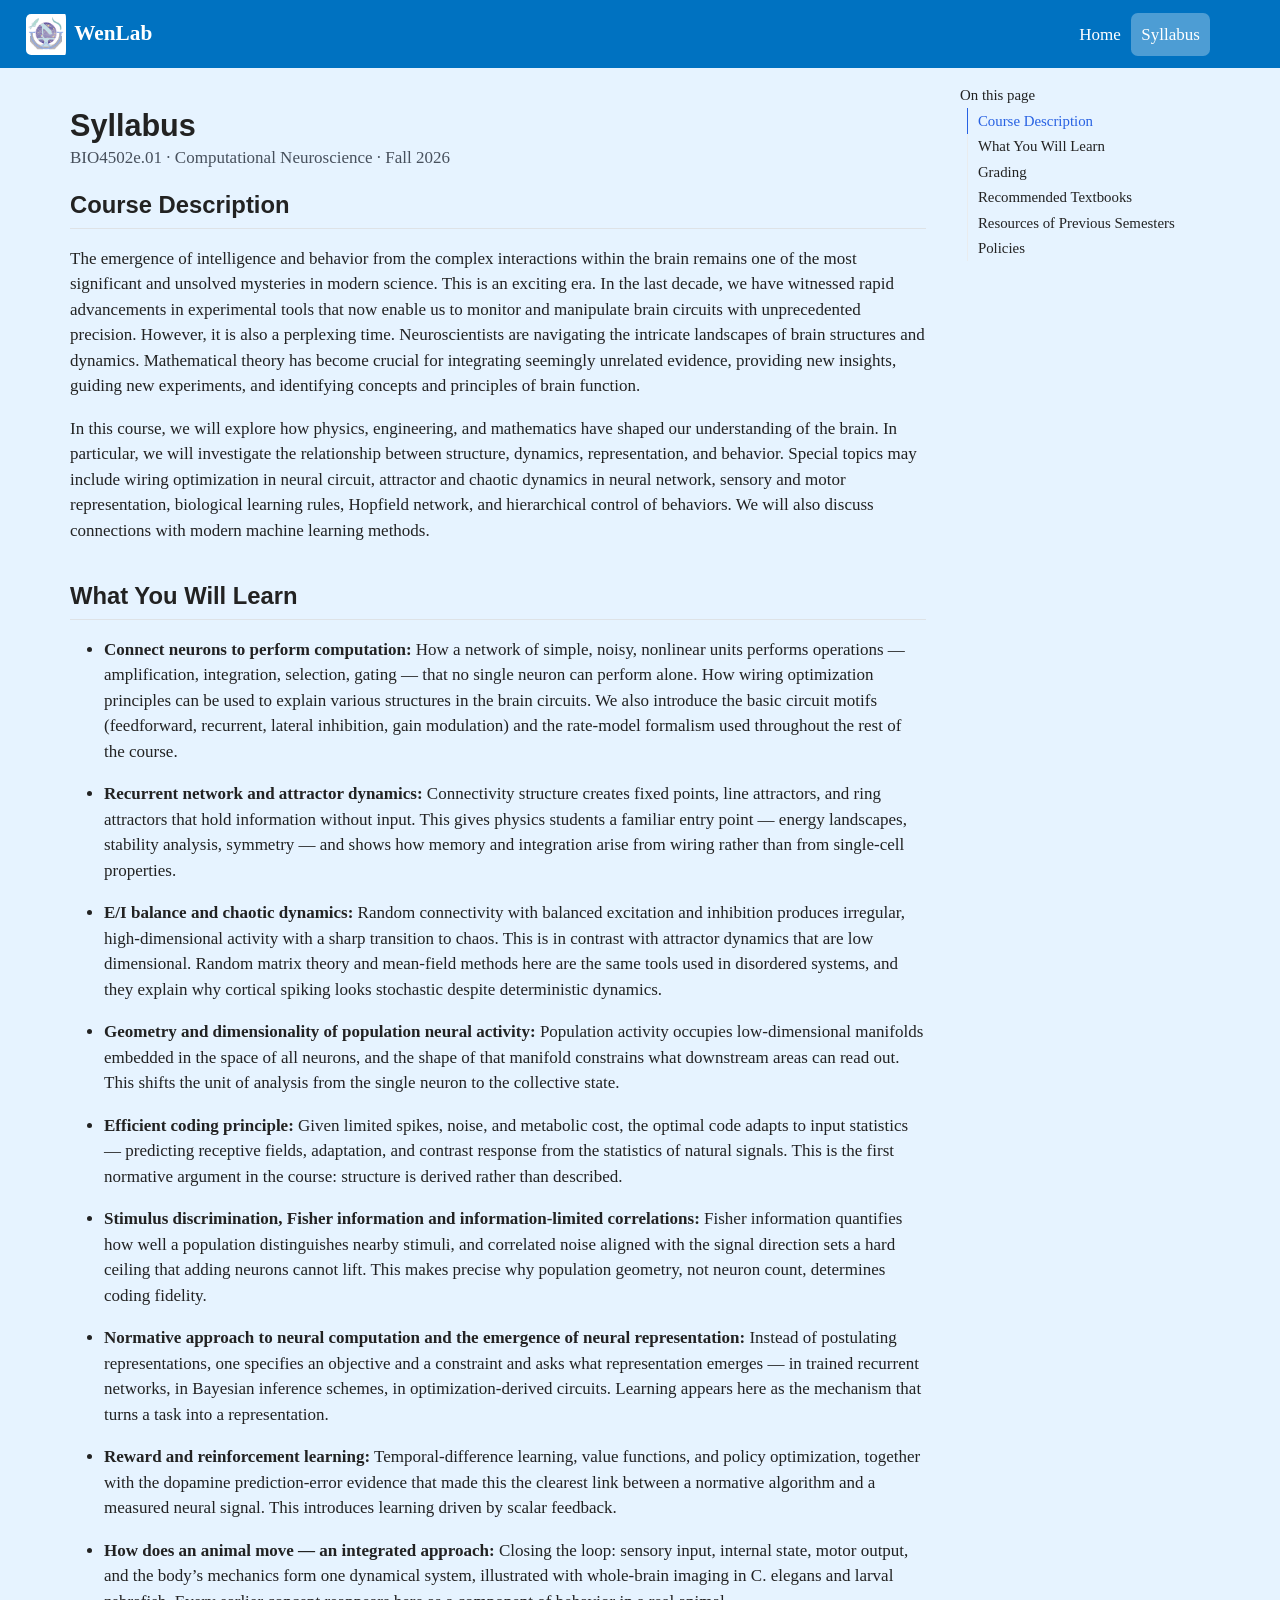
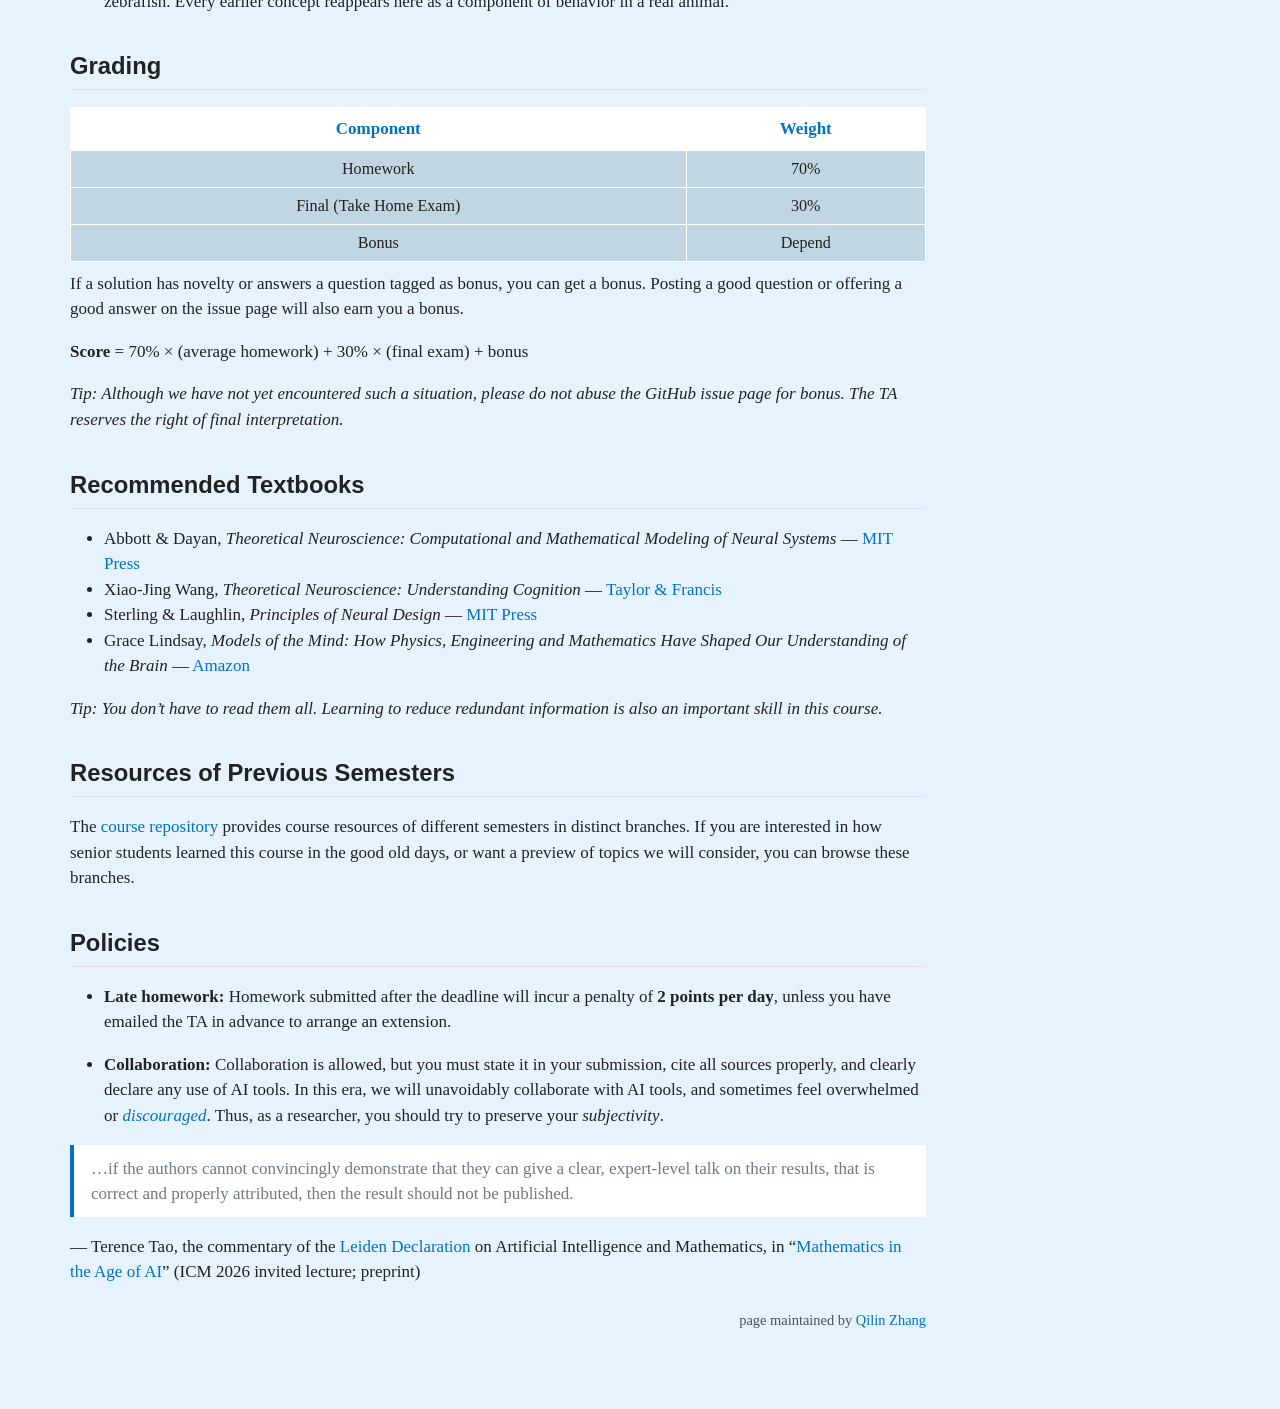
==== syllabus.html @ 2701d08d "Built site for gh-pages" ====
<!DOCTYPE html>
<html xmlns="http://www.w3.org/1999/xhtml" lang="en" xml:lang="en"><head>

<meta charset="utf-8">
<meta name="generator" content="quarto-1.10.18">

<meta name="viewport" content="width=device-width, initial-scale=1.0, user-scalable=yes">


<title>Syllabus – Computational Neuroscience</title>
<style>
/* Default styles provided by pandoc.
** See https://pandoc.org/MANUAL.html#variables-for-html for config info.
*/
span.smallcaps{font-variant: small-caps;}
div.columns{display: flex; gap: 1.5em;}
div.column{flex: auto;}
@media screen {
div.columns{gap: min(4vw, 1.5em);}
div.column{overflow-x: auto;}
}
div.hanging-indent{margin-left: 1.5em; text-indent: -1.5em;}
ul.task-list{list-style: none;}
ul.task-list li input[type="checkbox"] {
  width: 0.8em;
  margin: 0 0.8em 0.2em -1em; /* quarto-specific, see https://github.com/quarto-dev/quarto-cli/issues/4556 */ 
  vertical-align: middle;
}
</style>


<script src="site_libs/quarto-nav/quarto-nav.js"></script>
<script src="site_libs/quarto-nav/headroom.min.js"></script>
<script src="site_libs/clipboard/clipboard.min.js"></script>
<script src="site_libs/quarto-search/autocomplete.umd.js"></script>
<script src="site_libs/quarto-search/fuse.min.js"></script>
<script src="site_libs/quarto-search/quarto-search.js"></script>
<meta name="quarto:offset" content="./">
<script src="site_libs/quarto-html/quarto.js" type="module"></script>
<script src="site_libs/quarto-html/tabsets/tabsets.js" type="module"></script>
<script src="site_libs/quarto-html/popper.min.js"></script>
<script src="site_libs/quarto-html/tippy.umd.min.js"></script>
<script src="site_libs/quarto-html/anchor.min.js"></script>
<link href="site_libs/quarto-html/tippy.css" rel="stylesheet">
<link href="site_libs/quarto-html/quarto-syntax-highlighting-64a204ab8560d761af7679ceaba22944.css" rel="stylesheet" id="quarto-text-highlighting-styles">
<script src="site_libs/bootstrap/bootstrap.min.js"></script>
<link href="site_libs/bootstrap/bootstrap-icons.css" rel="stylesheet">
<link href="site_libs/bootstrap/bootstrap-5836920af5656ae7fe9546b13d89a00f.min.css" rel="stylesheet" append-hash="true" id="quarto-bootstrap" data-mode="light">
<script id="quarto-search-options" type="application/json">{
  "location": "navbar",
  "copy-button": false,
  "collapse-after": 3,
  "panel-placement": "end",
  "type": "overlay",
  "limit": 50,
  "keyboard-shortcut": [
    "f",
    "/",
    "s"
  ],
  "show-item-context": false,
  "language": {
    "search-no-results-text": "No results",
    "search-matching-documents-text": "matching documents",
    "search-copy-link-title": "Copy link to search",
    "search-hide-matches-text": "Hide additional matches",
    "search-more-match-text": "more match in this document",
    "search-more-matches-text": "more matches in this document",
    "search-clear-button-title": "Clear",
    "search-text-placeholder": "",
    "search-detached-cancel-button-title": "Cancel",
    "search-submit-button-title": "Submit",
    "search-label": "Search"
  }
}</script>


<link rel="stylesheet" href="styles.css">
</head>

<body class="nav-fixed quarto-light">

<div id="quarto-search-results"></div>
  <header id="quarto-header" class="headroom fixed-top">
    <nav class="navbar navbar-expand-lg " data-bs-theme="dark">
      <div class="navbar-container container-fluid">
      <div class="navbar-brand-container mx-auto">
    <a href="./index.html" class="navbar-brand navbar-brand-logo">
    <img src="./images/wenlab_logo.png" alt="" class="navbar-logo light-content">
    <img src="./images/wenlab_logo.png" alt="" class="navbar-logo dark-content">
    </a>
    <a class="navbar-brand" href="./index.html">
    <span class="navbar-title">WenLab</span>
    </a>
  </div>
          <button class="navbar-toggler" type="button" data-bs-toggle="collapse" data-bs-target="#navbarCollapse" aria-controls="navbarCollapse" role="menu" aria-expanded="false" aria-label="Toggle navigation" onclick="if (window.quartoToggleHeadroom) { window.quartoToggleHeadroom(); }">
  <span class="navbar-toggler-icon"></span>
</button>
          <div class="collapse navbar-collapse" id="navbarCollapse">
            <ul class="navbar-nav navbar-nav-scroll me-auto">
  <li class="nav-item">
    <a class="nav-link" href="./index.html"> 
<span class="menu-text">Home</span></a>
  </li>  
  <li class="nav-item">
    <a class="nav-link active" href="./syllabus.html" aria-current="page"> 
<span class="menu-text">Syllabus</span></a>
  </li>  
</ul>
          </div> <!-- /navcollapse -->
            <div class="quarto-navbar-tools">
</div>
      </div> <!-- /container-fluid -->
    </nav>
</header>
<!-- content -->
<div id="quarto-content" class="quarto-container page-columns page-rows-contents page-layout-full page-navbar">
<!-- sidebar -->
<!-- margin-sidebar -->
    <div id="quarto-margin-sidebar" class="sidebar margin-sidebar">
        <nav id="TOC" role="doc-toc" class="toc-active">
    <h2 id="toc-title">On this page</h2>
   
  <ul>
  <li><a href="#course-description" id="toc-course-description" class="nav-link active" data-scroll-target="#course-description">Course Description</a></li>
  <li><a href="#what-you-will-learn" id="toc-what-you-will-learn" class="nav-link" data-scroll-target="#what-you-will-learn">What You Will Learn</a></li>
  <li><a href="#grading" id="toc-grading" class="nav-link" data-scroll-target="#grading">Grading</a></li>
  <li><a href="#recommended-textbooks" id="toc-recommended-textbooks" class="nav-link" data-scroll-target="#recommended-textbooks">Recommended Textbooks</a></li>
  <li><a href="#resources-of-previous-semesters" id="toc-resources-of-previous-semesters" class="nav-link" data-scroll-target="#resources-of-previous-semesters">Resources of Previous Semesters</a></li>
  <li><a href="#policies" id="toc-policies" class="nav-link" data-scroll-target="#policies">Policies</a></li>
  </ul>
</nav>
    </div>
<!-- main -->
<main class="content column-page-left" id="quarto-document-content">

<header id="title-block-header" class="quarto-title-block default">
<div class="quarto-title">
<h1 class="title">Syllabus</h1>
<p class="subtitle lead">CNeuro 501 · Fall 2026</p>
</div>



<div class="quarto-title-meta column-page-left">

    
  
    
  </div>
  


</header>


<div class="page-head">
<h1>
Syllabus
</h1>
<p>
BIO4502e.01 · Computational Neuroscience · Fall 2026
</p>
</div>
<section id="course-description" class="level2">
<h2 class="anchored" data-anchor-id="course-description">Course Description</h2>
<p>The emergence of intelligence and behavior from the complex interactions within the brain remains one of the most significant and unsolved mysteries in modern science. This is an exciting era. In the last decade, we have witnessed rapid advancements in experimental tools that now enable us to monitor and manipulate brain circuits with unprecedented precision. However, it is also a perplexing time. Neuroscientists are navigating the intricate landscapes of brain structures and dynamics. Mathematical theory has become crucial for integrating seemingly unrelated evidence, providing new insights, guiding new experiments, and identifying concepts and principles of brain function.</p>
<p>In this course, we will explore how physics, engineering, and mathematics have shaped our understanding of the brain. In particular, we will investigate the relationship between structure, dynamics, representation, and behavior. Special topics may include wiring optimization in neural circuit, attractor and chaotic dynamics in neural network, sensory and motor representation, biological learning rules, Hopfield network, and hierarchical control of behaviors. We will also discuss connections with modern machine learning methods.</p>
</section>
<section id="what-you-will-learn" class="level2">
<h2 class="anchored" data-anchor-id="what-you-will-learn">What You Will Learn</h2>
<ul>
<li><p><strong>Connect neurons to perform computation:</strong> How a network of simple, noisy, nonlinear units performs operations — amplification, integration, selection, gating — that no single neuron can perform alone. How wiring optimization principles can be used to explain various structures in the brain circuits. We also introduce the basic circuit motifs (feedforward, recurrent, lateral inhibition, gain modulation) and the rate-model formalism used throughout the rest of the course.</p></li>
<li><p><strong>Recurrent network and attractor dynamics:</strong> Connectivity structure creates fixed points, line attractors, and ring attractors that hold information without input. This gives physics students a familiar entry point — energy landscapes, stability analysis, symmetry — and shows how memory and integration arise from wiring rather than from single-cell properties.</p></li>
<li><p><strong>E/I balance and chaotic dynamics:</strong> Random connectivity with balanced excitation and inhibition produces irregular, high-dimensional activity with a sharp transition to chaos. This is in contrast with attractor dynamics that are low dimensional. Random matrix theory and mean-field methods here are the same tools used in disordered systems, and they explain why cortical spiking looks stochastic despite deterministic dynamics.</p></li>
<li><p><strong>Geometry and dimensionality of population neural activity:</strong> Population activity occupies low-dimensional manifolds embedded in the space of all neurons, and the shape of that manifold constrains what downstream areas can read out. This shifts the unit of analysis from the single neuron to the collective state.</p></li>
<li><p><strong>Efficient coding principle:</strong> Given limited spikes, noise, and metabolic cost, the optimal code adapts to input statistics — predicting receptive fields, adaptation, and contrast response from the statistics of natural signals. This is the first normative argument in the course: structure is derived rather than described.</p></li>
<li><p><strong>Stimulus discrimination, Fisher information and information-limited correlations:</strong> Fisher information quantifies how well a population distinguishes nearby stimuli, and correlated noise aligned with the signal direction sets a hard ceiling that adding neurons cannot lift. This makes precise why population geometry, not neuron count, determines coding fidelity.</p></li>
<li><p><strong>Normative approach to neural computation and the emergence of neural representation:</strong> Instead of postulating representations, one specifies an objective and a constraint and asks what representation emerges — in trained recurrent networks, in Bayesian inference schemes, in optimization-derived circuits. Learning appears here as the mechanism that turns a task into a representation.</p></li>
<li><p><strong>Reward and reinforcement learning:</strong> Temporal-difference learning, value functions, and policy optimization, together with the dopamine prediction-error evidence that made this the clearest link between a normative algorithm and a measured neural signal. This introduces learning driven by scalar feedback.</p></li>
<li><p><strong>How does an animal move — an integrated approach:</strong> Closing the loop: sensory input, internal state, motor output, and the body’s mechanics form one dynamical system, illustrated with whole-brain imaging in C. elegans and larval zebrafish. Every earlier concept reappears here as a component of behavior in a real animal.</p></li>
</ul>
</section>
<section id="grading" class="level2">
<h2 class="anchored" data-anchor-id="grading">Grading</h2>
<table class="caption-top table">
<thead>
<tr class="header">
<th style="text-align: center;">Component</th>
<th style="text-align: center;">Weight</th>
</tr>
</thead>
<tbody>
<tr class="odd">
<td style="text-align: center;">Homework</td>
<td style="text-align: center;">70%</td>
</tr>
<tr class="even">
<td style="text-align: center;">Final (Take Home Exam)</td>
<td style="text-align: center;">30%</td>
</tr>
<tr class="odd">
<td style="text-align: center;">Bonus</td>
<td style="text-align: center;">Depend</td>
</tr>
</tbody>
</table>
<p>If a solution has novelty or answers a question tagged as bonus, you can get a bonus. Posting a good question or offering a good answer on the issue page will also earn you a bonus.</p>
<p><strong>Score</strong> = 70% × (average homework) + 30% × (final exam) + bonus</p>
<p><em>Tip: Although we have not yet encountered such a situation, please do not abuse the GitHub issue page for bonus. The TA reserves the right of final interpretation. </em></p>
</section>
<section id="recommended-textbooks" class="level2">
<h2 class="anchored" data-anchor-id="recommended-textbooks">Recommended Textbooks</h2>
<ul>
<li>Abbott &amp; Dayan, <em>Theoretical Neuroscience: Computational and Mathematical Modeling of Neural Systems</em> — <a href="https://mitpress.mit.edu/9780262041997/theoretical-neuroscience/">MIT Press</a></li>
<li>Xiao-Jing Wang, <em>Theoretical Neuroscience: Understanding Cognition</em> — <a href="https://www.taylorfrancis.com/books/mono/10.1201/9781003459361/theoretical-neuroscience-xiao-jing-wang">Taylor &amp; Francis</a></li>
<li>Sterling &amp; Laughlin, <em>Principles of Neural Design</em> — <a href="https://mitpress.mit.edu/9780262534680/principles-of-neural-design/">MIT Press</a></li>
<li>Grace Lindsay, <em>Models of the Mind: How Physics, Engineering and Mathematics Have Shaped Our Understanding of the Brain</em> — <a href="https://www.amazon.com/Models-Mind-Engineering-Mathematics-Understanding/dp/1472966430">Amazon</a></li>
</ul>
<p><em>Tip: You don’t have to read them all. Learning to reduce redundant information is also an important skill in this course.</em></p>
</section>
<section id="resources-of-previous-semesters" class="level2">
<h2 class="anchored" data-anchor-id="resources-of-previous-semesters">Resources of Previous Semesters</h2>
<p>The <a href="https://github.com/Wenlab/Computation-Neuro-Course">course repository</a> provides course resources of different semesters in distinct branches. If you are interested in how senior students learned this course in the good old days, or want a preview of topics we will consider, you can browse these branches.</p>
</section>
<section id="policies" class="level2">
<h2 class="anchored" data-anchor-id="policies">Policies</h2>
<ul>
<li><p><strong>Late homework:</strong> Homework submitted after the deadline will incur a penalty of <strong>2 points per day</strong>, unless you have emailed the TA in advance to arrange an extension.</p></li>
<li><p><strong>Collaboration:</strong> Collaboration is allowed, but you must state it in your submission, cite all sources properly, and clearly declare any use of AI tools. In this era, we will unavoidably collaborate with AI tools, and sometimes feel overwhelmed or <a href="https://e.vnexpress.net/news/news/education/china-s-1st-female-fields-medalist-felt-discouraged-at-university-sparking-education-system-debate-5108204.html"><em>discouraged</em></a>. Thus, as a researcher, you should try to preserve your <em>subjectivity</em>.</p></li>
</ul>
<blockquote class="blockquote">
<p>…if the authors cannot convincingly demonstrate that they can give a clear, expert-level talk on their results, that is correct and properly attributed, then the result should not be published.</p>
</blockquote>
<p>— Terence Tao, the commentary of the <a href="https://leidendeclaration.ai/">Leiden Declaration</a> on Artificial Intelligence and Mathematics, in “<a href="https://arxiv.org/abs/2608.16753">Mathematics in the Age of AI</a>” (ICM 2026 invited lecture; preprint)</p>
<div class="pagefoot">
page maintained by <a href="https://github.com/Zenobiaql">Qilin Zhang</a> <!-- TODO: 维护人 -->
</div>


</section>

</main> <!-- /main -->
<!-- 将导航栏品牌（logo + WenLab 文字）链接指向实验室官网 -->
<script>
document.addEventListener("DOMContentLoaded", function () {
  document.querySelectorAll("#quarto-header .navbar-brand").forEach(function (a) {
    a.href = "https://www.wenlab.org/";
  });
});
</script>
<script id="quarto-html-after-body" type="application/javascript">
  window.document.addEventListener("DOMContentLoaded", function (event) {
    const icon = "";
    const anchorJS = new window.AnchorJS();
    anchorJS.options = {
      placement: 'right',
      icon: icon
    };
    anchorJS.add('.anchored');
    const isCodeAnnotation = (el) => {
      for (const clz of el.classList) {
        if (clz.startsWith('code-annotation-')) {                     
          return true;
        }
      }
      return false;
    }
    const onCopySuccess = function(e) {
      // button target
      const button = e.trigger;
      // don't keep focus
      button.blur();
      // flash "checked"
      button.classList.add('code-copy-button-checked');
      var currentTitle = button.getAttribute("title");
      button.setAttribute("title", "Copied!");
      let tooltip;
      if (window.bootstrap) {
        button.setAttribute("data-bs-toggle", "tooltip");
        button.setAttribute("data-bs-placement", "left");
        button.setAttribute("data-bs-title", "Copied!");
        tooltip = new bootstrap.Tooltip(button, 
          { trigger: "manual", 
            customClass: "code-copy-button-tooltip",
            offset: [0, -8]});
        tooltip.show();    
      }
      setTimeout(function() {
        if (tooltip) {
          tooltip.hide();
          button.removeAttribute("data-bs-title");
          button.removeAttribute("data-bs-toggle");
          button.removeAttribute("data-bs-placement");
        }
        button.setAttribute("title", currentTitle);
        button.classList.remove('code-copy-button-checked');
      }, 1000);
      // clear code selection
      e.clearSelection();
    }
    const getTextToCopy = function(trigger) {
      const outerScaffold = trigger.parentElement.cloneNode(true);
      const codeEl = outerScaffold.querySelector('code');
      for (const childEl of codeEl.children) {
        if (isCodeAnnotation(childEl)) {
          childEl.remove();
        }
      }
      return codeEl.innerText;
    }
    const clipboard = new window.ClipboardJS('.code-copy-button:not([data-in-quarto-modal])', {
      text: getTextToCopy
    });
    clipboard.on('success', onCopySuccess);
    if (window.document.getElementById('quarto-embedded-source-code-modal')) {
      const clipboardModal = new window.ClipboardJS('.code-copy-button[data-in-quarto-modal]', {
        text: getTextToCopy,
        container: window.document.getElementById('quarto-embedded-source-code-modal')
      });
      clipboardModal.on('success', onCopySuccess);
    }
      var localhostRegex = new RegExp(/^(?:http|https):\/\/localhost\:?[0-9]*\//);
      var mailtoRegex = new RegExp(/^mailto:/);
        var filterRegex = new RegExp("https:\/\/Wenlab\.github\.io\/Computation-Neuro-Course\/");
      var isInternal = (href) => {
          return filterRegex.test(href) || localhostRegex.test(href) || mailtoRegex.test(href);
      }
      // Inspect non-navigation links and adorn them if external
     var links = window.document.querySelectorAll('a[href]:not(.nav-link):not(.navbar-brand):not(.toc-action):not(.sidebar-link):not(.sidebar-item-toggle):not(.pagination-link):not(.no-external):not([aria-hidden]):not(.dropdown-item):not(.quarto-navigation-tool):not(.about-link)');
      for (var i=0; i<links.length; i++) {
        const link = links[i];
        if (!isInternal(link.href)) {
          // undo the damage that might have been done by quarto-nav.js in the case of
          // links that we want to consider external
          if (link.dataset.originalHref !== undefined) {
            link.href = link.dataset.originalHref;
          }
        }
      }
    function tippyHover(el, contentFn, onTriggerFn, onUntriggerFn) {
      const config = {
        allowHTML: true,
        maxWidth: 500,
        delay: 100,
        arrow: false,
        appendTo: function(el) {
            return el.parentElement;
        },
        interactive: true,
        interactiveBorder: 10,
        theme: 'quarto',
        placement: 'bottom-start',
      };
      if (contentFn) {
        config.content = contentFn;
      }
      if (onTriggerFn) {
        config.onTrigger = onTriggerFn;
      }
      if (onUntriggerFn) {
        config.onUntrigger = onUntriggerFn;
      }
      window.tippy(el, config); 
    }
    const noterefs = window.document.querySelectorAll('a[role="doc-noteref"]');
    for (var i=0; i<noterefs.length; i++) {
      const ref = noterefs[i];
      tippyHover(ref, function() {
        // use id or data attribute instead here
        let href = ref.getAttribute('data-footnote-href') || ref.getAttribute('href');
        try { href = new URL(href).hash; } catch {}
        const id = href.replace(/^#\/?/, "");
        const note = window.document.getElementById(id);
        if (note) {
          return note.innerHTML;
        } else {
          return "";
        }
      });
    }
    const xrefs = window.document.querySelectorAll('a.quarto-xref');
    const processXRef = (id, note) => {
      // Strip column container classes
      const stripColumnClz = (el) => {
        el.classList.remove("page-full", "page-columns");
        if (el.children) {
          for (const child of el.children) {
            stripColumnClz(child);
          }
        }
      }
      stripColumnClz(note)
      if (id === null || id.startsWith('sec-')) {
        // Special case sections, only their first couple elements
        const container = document.createElement("div");
        if (note.children && note.children.length > 2) {
          container.appendChild(note.children[0].cloneNode(true));
          for (let i = 1; i < note.children.length; i++) {
            const child = note.children[i];
            if (child.tagName === "P" && child.innerText === "") {
              continue;
            } else {
              container.appendChild(child.cloneNode(true));
              break;
            }
          }
          if (window.Quarto?.typesetMath) {
            window.Quarto.typesetMath(container);
          }
          return container.innerHTML
        } else {
          if (window.Quarto?.typesetMath) {
            window.Quarto.typesetMath(note);
          }
          return note.innerHTML;
        }
      } else {
        // Remove any anchor links if they are present
        const anchorLink = note.querySelector('a.anchorjs-link');
        if (anchorLink) {
          anchorLink.remove();
        }
        if (window.Quarto?.typesetMath) {
          window.Quarto.typesetMath(note);
        }
        if (note.classList.contains("callout")) {
          return note.outerHTML;
        } else {
          return note.innerHTML;
        }
      }
    }
    for (var i=0; i<xrefs.length; i++) {
      const xref = xrefs[i];
      tippyHover(xref, undefined, function(instance) {
        instance.disable();
        let url = xref.getAttribute('href');
        let hash = undefined; 
        if (url.startsWith('#')) {
          hash = url;
        } else {
          try { hash = new URL(url).hash; } catch {}
        }
        if (hash) {
          const id = hash.replace(/^#\/?/, "");
          const note = window.document.getElementById(id);
          if (note !== null) {
            try {
              const html = processXRef(id, note.cloneNode(true));
              instance.setContent(html);
            } finally {
              instance.enable();
              instance.show();
            }
          } else {
            // See if we can fetch this
            fetch(url.split('#')[0])
            .then(res => res.text())
            .then(html => {
              const parser = new DOMParser();
              const htmlDoc = parser.parseFromString(html, "text/html");
              const note = htmlDoc.getElementById(id);
              if (note !== null) {
                const html = processXRef(id, note);
                instance.setContent(html);
              } 
            }).finally(() => {
              instance.enable();
              instance.show();
            });
          }
        } else {
          // See if we can fetch a full url (with no hash to target)
          // This is a special case and we should probably do some content thinning / targeting
          fetch(url)
          .then(res => res.text())
          .then(html => {
            const parser = new DOMParser();
            const htmlDoc = parser.parseFromString(html, "text/html");
            const note = htmlDoc.querySelector('main.content');
            if (note !== null) {
              // This should only happen for chapter cross references
              // (since there is no id in the URL)
              // remove the first header
              if (note.children.length > 0 && note.children[0].tagName === "HEADER") {
                note.children[0].remove();
              }
              const html = processXRef(null, note);
              instance.setContent(html);
            } 
          }).finally(() => {
            instance.enable();
            instance.show();
          });
        }
      }, function(instance) {
      });
    }
        let selectedAnnoteEl;
        const selectorForAnnotation = ( cell, annotation) => {
          let cellAttr = 'data-code-cell="' + cell + '"';
          let lineAttr = 'data-code-annotation="' +  annotation + '"';
          const selector = 'span[' + cellAttr + '][' + lineAttr + ']';
          return selector;
        }
        const selectCodeLines = (annoteEl) => {
          const doc = window.document;
          const targetCell = annoteEl.getAttribute("data-target-cell");
          const targetAnnotation = annoteEl.getAttribute("data-target-annotation");
          const annoteSpan = window.document.querySelector(selectorForAnnotation(targetCell, targetAnnotation));
          const lines = annoteSpan.getAttribute("data-code-lines").split(",");
          const lineIds = lines.map((line) => {
            return targetCell + "-" + line;
          })
          let top = null;
          let height = null;
          let parent = null;
          if (lineIds.length > 0) {
              //compute the position of the single el (top and bottom and make a div)
              const el = window.document.getElementById(lineIds[0]);
              top = el.offsetTop;
              height = el.offsetHeight;
              parent = el.parentElement.parentElement;
            if (lineIds.length > 1) {
              const lastEl = window.document.getElementById(lineIds[lineIds.length - 1]);
              const bottom = lastEl.offsetTop + lastEl.offsetHeight;
              height = bottom - top;
            }
            if (top !== null && height !== null && parent !== null) {
              // cook up a div (if necessary) and position it 
              let div = window.document.getElementById("code-annotation-line-highlight");
              if (div === null) {
                div = window.document.createElement("div");
                div.setAttribute("id", "code-annotation-line-highlight");
                div.style.position = 'absolute';
                parent.appendChild(div);
              }
              div.style.top = top - 2 + "px";
              div.style.height = height + 4 + "px";
              div.style.left = 0;
              let gutterDiv = window.document.getElementById("code-annotation-line-highlight-gutter");
              if (gutterDiv === null) {
                gutterDiv = window.document.createElement("div");
                gutterDiv.setAttribute("id", "code-annotation-line-highlight-gutter");
                gutterDiv.style.position = 'absolute';
                const codeCell = window.document.getElementById(targetCell);
                const gutter = codeCell.querySelector('.code-annotation-gutter');
                gutter.appendChild(gutterDiv);
              }
              gutterDiv.style.top = top - 2 + "px";
              gutterDiv.style.height = height + 4 + "px";
            }
            selectedAnnoteEl = annoteEl;
          }
        };
        const unselectCodeLines = () => {
          const elementsIds = ["code-annotation-line-highlight", "code-annotation-line-highlight-gutter"];
          elementsIds.forEach((elId) => {
            const div = window.document.getElementById(elId);
            if (div) {
              div.remove();
            }
          });
          selectedAnnoteEl = undefined;
        };
          // Handle positioning of the toggle
      window.addEventListener(
        "resize",
        throttle(() => {
          elRect = undefined;
          if (selectedAnnoteEl) {
            selectCodeLines(selectedAnnoteEl);
          }
        }, 10)
      );
      function throttle(fn, ms) {
      let throttle = false;
      let timer;
        return (...args) => {
          if(!throttle) { // first call gets through
              fn.apply(this, args);
              throttle = true;
          } else { // all the others get throttled
              if(timer) clearTimeout(timer); // cancel #2
              timer = setTimeout(() => {
                fn.apply(this, args);
                timer = throttle = false;
              }, ms);
          }
        };
      }
        // Attach click handler to the DT
        const annoteDls = window.document.querySelectorAll('dt[data-target-cell]');
        for (const annoteDlNode of annoteDls) {
          annoteDlNode.addEventListener('click', (event) => {
            const clickedEl = event.target;
            if (clickedEl !== selectedAnnoteEl) {
              unselectCodeLines();
              const activeEl = window.document.querySelector('dt[data-target-cell].code-annotation-active');
              if (activeEl) {
                activeEl.classList.remove('code-annotation-active');
              }
              selectCodeLines(clickedEl);
              clickedEl.classList.add('code-annotation-active');
            } else {
              // Unselect the line
              unselectCodeLines();
              clickedEl.classList.remove('code-annotation-active');
            }
          });
        }
    const findCites = (el) => {
      const parentEl = el.parentElement;
      if (parentEl) {
        const cites = parentEl.dataset.cites;
        if (cites) {
          return {
            el,
            cites: cites.split(' ')
          };
        } else {
          return findCites(el.parentElement)
        }
      } else {
        return undefined;
      }
    };
    var bibliorefs = window.document.querySelectorAll('a[role="doc-biblioref"]');
    for (var i=0; i<bibliorefs.length; i++) {
      const ref = bibliorefs[i];
      const citeInfo = findCites(ref);
      if (citeInfo) {
        tippyHover(citeInfo.el, function() {
          var popup = window.document.createElement('div');
          citeInfo.cites.forEach(function(cite) {
            var citeDiv = window.document.createElement('div');
            citeDiv.classList.add('hanging-indent');
            citeDiv.classList.add('csl-entry');
            var biblioDiv = window.document.getElementById('ref-' + cite);
            if (biblioDiv) {
              citeDiv.innerHTML = biblioDiv.innerHTML;
            }
            popup.appendChild(citeDiv);
          });
          return popup.innerHTML;
        });
      }
    }
  });
  </script>
</div> <!-- /content -->




</body></html>
---- site_libs/quarto-html/tippy.css ----
.tippy-box[data-animation=fade][data-state=hidden]{opacity:0}[data-tippy-root]{max-width:calc(100vw - 10px)}.tippy-box{position:relative;background-color:#333;color:#fff;border-radius:4px;font-size:14px;line-height:1.4;white-space:normal;outline:0;transition-property:transform,visibility,opacity}.tippy-box[data-placement^=top]>.tippy-arrow{bottom:0}.tippy-box[data-placement^=top]>.tippy-arrow:before{bottom:-7px;left:0;border-width:8px 8px 0;border-top-color:initial;transform-origin:center top}.tippy-box[data-placement^=bottom]>.tippy-arrow{top:0}.tippy-box[data-placement^=bottom]>.tippy-arrow:before{top:-7px;left:0;border-width:0 8px 8px;border-bottom-color:initial;transform-origin:center bottom}.tippy-box[data-placement^=left]>.tippy-arrow{right:0}.tippy-box[data-placement^=left]>.tippy-arrow:before{border-width:8px 0 8px 8px;border-left-color:initial;right:-7px;transform-origin:center left}.tippy-box[data-placement^=right]>.tippy-arrow{left:0}.tippy-box[data-placement^=right]>.tippy-arrow:before{left:-7px;border-width:8px 8px 8px 0;border-right-color:initial;transform-origin:center right}.tippy-box[data-inertia][data-state=visible]{transition-timing-function:cubic-bezier(.54,1.5,.38,1.11)}.tippy-arrow{width:16px;height:16px;color:#333}.tippy-arrow:before{content:"";position:absolute;border-color:transparent;border-style:solid}.tippy-content{position:relative;padding:5px 9px;z-index:1}
---- site_libs/quarto-html/quarto-syntax-highlighting-64a204ab8560d761af7679ceaba22944.css ----
/* quarto syntax highlight colors */
:root {
  --quarto-hl-ot-color: #003B4F;
  --quarto-hl-at-color: #657422;
  --quarto-hl-ss-color: #20794D;
  --quarto-hl-an-color: #5E5E5E;
  --quarto-hl-fu-color: #4758AB;
  --quarto-hl-st-color: #20794D;
  --quarto-hl-cf-color: #003B4F;
  --quarto-hl-op-color: #5E5E5E;
  --quarto-hl-er-color: #AD0000;
  --quarto-hl-bn-color: #AD0000;
  --quarto-hl-al-color: #AD0000;
  --quarto-hl-va-color: #111111;
  --quarto-hl-bu-color: inherit;
  --quarto-hl-ex-color: inherit;
  --quarto-hl-pp-color: #AD0000;
  --quarto-hl-in-color: #5E5E5E;
  --quarto-hl-vs-color: #20794D;
  --quarto-hl-wa-color: #5E5E5E;
  --quarto-hl-do-color: #5E5E5E;
  --quarto-hl-im-color: #00769E;
  --quarto-hl-ch-color: #20794D;
  --quarto-hl-dt-color: #AD0000;
  --quarto-hl-fl-color: #AD0000;
  --quarto-hl-co-color: #5E5E5E;
  --quarto-hl-cv-color: #5E5E5E;
  --quarto-hl-cn-color: #8f5902;
  --quarto-hl-sc-color: #5E5E5E;
  --quarto-hl-dv-color: #AD0000;
  --quarto-hl-kw-color: #003B4F;
}

/* other quarto variables */
:root {
  --quarto-font-monospace: SFMono-Regular, Menlo, Monaco, Consolas, "Liberation Mono", "Courier New", monospace;
}

/* syntax highlight based on Pandoc's rules */
pre > code.sourceCode > span {
  color: #003B4F;
}

code.sourceCode > span {
  color: #003B4F;
}

div.sourceCode,
div.sourceCode pre.sourceCode {
  color: #003B4F;
}

/* Normal */
code span {
  color: #003B4F;
}

/* Alert */
code span.al {
  color: #AD0000;
  font-style: inherit;
}

/* Annotation */
code span.an {
  color: #5E5E5E;
  font-style: inherit;
}

/* Attribute */
code span.at {
  color: #657422;
  font-style: inherit;
}

/* BaseN */
code span.bn {
  color: #AD0000;
  font-style: inherit;
}

/* BuiltIn */
code span.bu {
  font-style: inherit;
}

/* ControlFlow */
code span.cf {
  color: #003B4F;
  font-weight: bold;
  font-style: inherit;
}

/* Char */
code span.ch {
  color: #20794D;
  font-style: inherit;
}

/* Constant */
code span.cn {
  color: #8f5902;
  font-style: inherit;
}

/* Comment */
code span.co {
  color: #5E5E5E;
  font-style: inherit;
}

/* CommentVar */
code span.cv {
  color: #5E5E5E;
  font-style: italic;
}

/* Documentation */
code span.do {
  color: #5E5E5E;
  font-style: italic;
}

/* DataType */
code span.dt {
  color: #AD0000;
  font-style: inherit;
}

/* DecVal */
code span.dv {
  color: #AD0000;
  font-style: inherit;
}

/* Error */
code span.er {
  color: #AD0000;
  font-style: inherit;
}

/* Extension */
code span.ex {
  font-style: inherit;
}

/* Float */
code span.fl {
  color: #AD0000;
  font-style: inherit;
}

/* Function */
code span.fu {
  color: #4758AB;
  font-style: inherit;
}

/* Import */
code span.im {
  color: #00769E;
  font-style: inherit;
}

/* Information */
code span.in {
  color: #5E5E5E;
  font-style: inherit;
}

/* Keyword */
code span.kw {
  color: #003B4F;
  font-weight: bold;
  font-style: inherit;
}

/* Operator */
code span.op {
  color: #5E5E5E;
  font-style: inherit;
}

/* Other */
code span.ot {
  color: #003B4F;
  font-style: inherit;
}

/* Preprocessor */
code span.pp {
  color: #AD0000;
  font-style: inherit;
}

/* SpecialChar */
code span.sc {
  color: #5E5E5E;
  font-style: inherit;
}

/* SpecialString */
code span.ss {
  color: #20794D;
  font-style: inherit;
}

/* String */
code span.st {
  color: #20794D;
  font-style: inherit;
}

/* Variable */
code span.va {
  color: #111111;
  font-style: inherit;
}

/* VerbatimString */
code span.vs {
  color: #20794D;
  font-style: inherit;
}

/* Warning */
code span.wa {
  color: #5E5E5E;
  font-style: italic;
}

.prevent-inlining {
  content: "</";
}

/*# sourceMappingURL=9d8d5bb603a83b8298b89080a598c93b.css.map */
---- styles.css ----
body {
  background-color: #e6f3ff;
  color: #222;
  font-family: "Times New Roman", Times, serif;
}

h1,
h2,
h3,
h4 {
  font-family: optima, arial, helvetica, sans-serif;
  font-weight: bold;
}

h2 {
  font-size: 1.4em;
  margin-top: 1.6em;
}

h3 {
  font-size: 1.2em;
}

h4 {
  font-size: 1.05em;
}

code,
kbd,
pre,
samp {
  font-family: "Inconsolata", "Courier New", Courier, monospace;
}

::selection {
  background: #fff200;
}

a,
a:link,
a:visited,
a:active {
  color: #0072c1;
  text-decoration: none;
}

a:hover {
  color: #0085e1;
  text-decoration: underline;
}

blockquote {
  background-color: #ffffff;
  border-left: 4px solid #0072c1;
  padding: 0.6rem 1rem;
}

#title-block-header {
  display: none;
}

.header-table {
  display: flex;
  justify-content: space-between;
  align-items: flex-start;
  gap: 1.5rem;
  margin-bottom: 1rem;
}

.header-main h1 {
  font: bold 1.8em optima, arial, helvetica, sans-serif;
  margin: 0 0 0.35rem 0;
}

.header-main p {
  margin: 0.3rem 0;
}

.header-img img {
  border: 3px solid #ffffff;
  box-shadow: 0 1px 3px rgba(0, 0, 0, 0.15);
}

.schedule-title {
  text-align: center;
  font-weight: bold;
  font-family: "Times New Roman", Times, serif;
  font-size: 1.3rem;
  margin: 1.5rem 0 0.5rem 0;
}

.page-head h1 {
  font: bold 1.8em optima, arial, helvetica, sans-serif;
  margin: 0.5rem 0 0.15rem 0;
}

.page-head p {
  color: #47505c;
  margin: 0 0 1.2rem 0;
}

.page-links {
  display: flex;
  gap: 0.8rem;
  flex-wrap: wrap;
  margin: 1.2rem 0;
}

.big-link {
  display: inline-block;
  padding: 0.55em 1.3em;
  background-color: #0072c1;
  color: #ffffff;
  border-radius: 0.5em;
  font-weight: bold;
  font-family: optima, arial, helvetica, sans-serif;
}

.big-link:hover {
  background-color: #005ea3;
  color: #ffffff;
  text-decoration: none;
}

.table {
  border: none;
  margin-top: 0.5rem;
}

.table thead th {
  color: #0072c1;
  text-align: center;
  border: none;
  vertical-align: middle;
  font-weight: bold;
}

.table td {
  border: 1px solid #ffffff;
  padding: 6px;
  vertical-align: middle;
  font-size: 0.95rem;
}

.table tbody td {
  background-color: #c1d6e3;
}

.table tbody tr.week-even td[rowspan] {
  background-color: #b0c4de;
}

.table tbody tr:hover td {
  background-color: #b0c4de;
}

.table a {
  display: inline-block;
  padding: 0.22em 0.6em;
  margin: 0.15em 0.2em 0.15em 0;
  font-size: 0.82em;
  font-weight: 600;
  line-height: 1.3;
  color: #0072c1;
  background-color: transparent;
  border: 1px solid #0072c1;
  border-radius: 0.4em;
  white-space: nowrap;
}

.table a:hover,
.table a:focus {
  background-color: #0072c1;
  color: #ffffff;
  text-decoration: none;
}

.announcements {
  list-style: none;
  padding-left: 0;
  margin: 1.2rem 0;
}

.announcements li {
  margin-bottom: 0.7rem;
  padding: 0.7rem 1rem;
  background-color: #ffffff;
  border: 1px solid #b0c4de;
  border-radius: 12px;
}

.announcements .date {
  font-weight: 600;
  color: #0072c1;
  margin-right: 0.6rem;
}

#quarto-content {
  max-width: 1140px;
  margin: 0 auto;
}

#quarto-content:not(:has(nav#TOC)) {
  grid-template-columns: minmax(0, 1fr) !important;
}

#quarto-content:not(:has(nav#TOC))>* {
  grid-column: 1 / -1 !important;
}

#quarto-content:has(nav#TOC) {
  grid-template-columns: minmax(0, 1fr) 250px !important;
  column-gap: 2rem;
}

#quarto-content:has(nav#TOC) #quarto-document-content {
  grid-column: 1;
}

#quarto-content:has(nav#TOC) #quarto-margin-sidebar {
  grid-column: 2;
  grid-row: 1 / -1;
  position: sticky;
  top: 90px;
  align-self: start;
  max-height: calc(100vh - 110px);
  overflow-y: auto;
}

.pagefoot {
  text-align: right;
  font-size: 0.85em;
  color: #47505c;
  margin-top: 1.5rem;
}

.navbar .navbar-brand,
.navbar .nav-link {
  color: #ffffff !important;
}

.navbar .nav-link:hover,
.navbar .nav-link:focus {
  color: #ffffff !important;
  text-decoration: none !important;
  border-bottom: none !important;
  background-color: rgba(255, 255, 255, 0.18);
  border-radius: 0.4em;
}

.navbar .nav-link.active {
  color: #ffffff !important;
  text-decoration: none !important;
  border-bottom: none !important;
  background-color: rgba(255, 255, 255, 0.3);
  border-radius: 0.4em;
}

.navbar .navbar-logo {
  max-height: 2.4rem;
  width: auto;
  border-radius: 0.3rem;
  transition: opacity 0.2s ease;
}

.navbar .navbar-brand:hover .navbar-logo,
.navbar .navbar-brand:focus .navbar-logo {
  opacity: 0.65;
}

.navbar .navbar-brand {
  font-weight: bold;
  text-decoration: none !important;
}

.navbar .navbar-brand:hover,
.navbar .navbar-brand:focus {
  text-decoration: none !important;
}

#quarto-header>nav {
  padding-left: 0;
  padding-right: 0;
}

.navbar .navbar-container {
  max-width: 1140px;
  margin: 0 auto;
  padding-left: 0 !important;
  padding-right: 0 !important;
}

.navbar .navbar-container>.navbar-brand-container {
  margin-right: auto !important;
  margin-left: calc(1.5rem - (100vw - 1140px) * 0.5) !important;
}

.navbar .navbar-nav {
  margin-left: auto !important;
  margin-right: 0 !important;
}

.navbar .nav-link {
  padding-left: 0.5rem;
  padding-right: 0.5rem;
}

@media (max-width: 1199.98px) {
  .navbar .navbar-container>.navbar-brand-container {
    margin-left: 0 !important;
  }
}

.table-responsive {
  overflow-x: auto;
  -webkit-overflow-scrolling: touch;
}

.table-responsive .table {
  width: 100%;
  max-width: 100%;
}

@media (max-width: 991.98px) {
  .header-table {
    flex-direction: column;
    align-items: flex-start;
  }

  .header-img img {
    height: 80px !important;
  }

  .table-responsive .table {
    width: max-content;
    min-width: 100%;
    max-width: none;
  }
}

@media (max-width: 575.98px) {

  .table th:nth-child(6),
  .table td:nth-child(6) {
    display: none;
  }

  .table a {
    white-space: normal;
    font-size: 0.75em;
  }

  .table {
    font-size: 0.85em;
  }
}

.table .due {
  display: inline-block;
  background-color: #666;
  color: #ffffff;
  border-radius: 10px;
  padding: 3px 7px;
  font-size: 0.75rem;
  font-weight: normal;
  line-height: 1.2;
  vertical-align: middle;
  margin-left: 0.3em;
}


.contact-label {
  margin-bottom: 0.1rem !important;
}

.contact-list {
  list-style: none;
  padding-left: 2em;
  margin: 0 0 0.6rem 0;
}

.contact-list li {
  margin-bottom: 0.1rem;
}
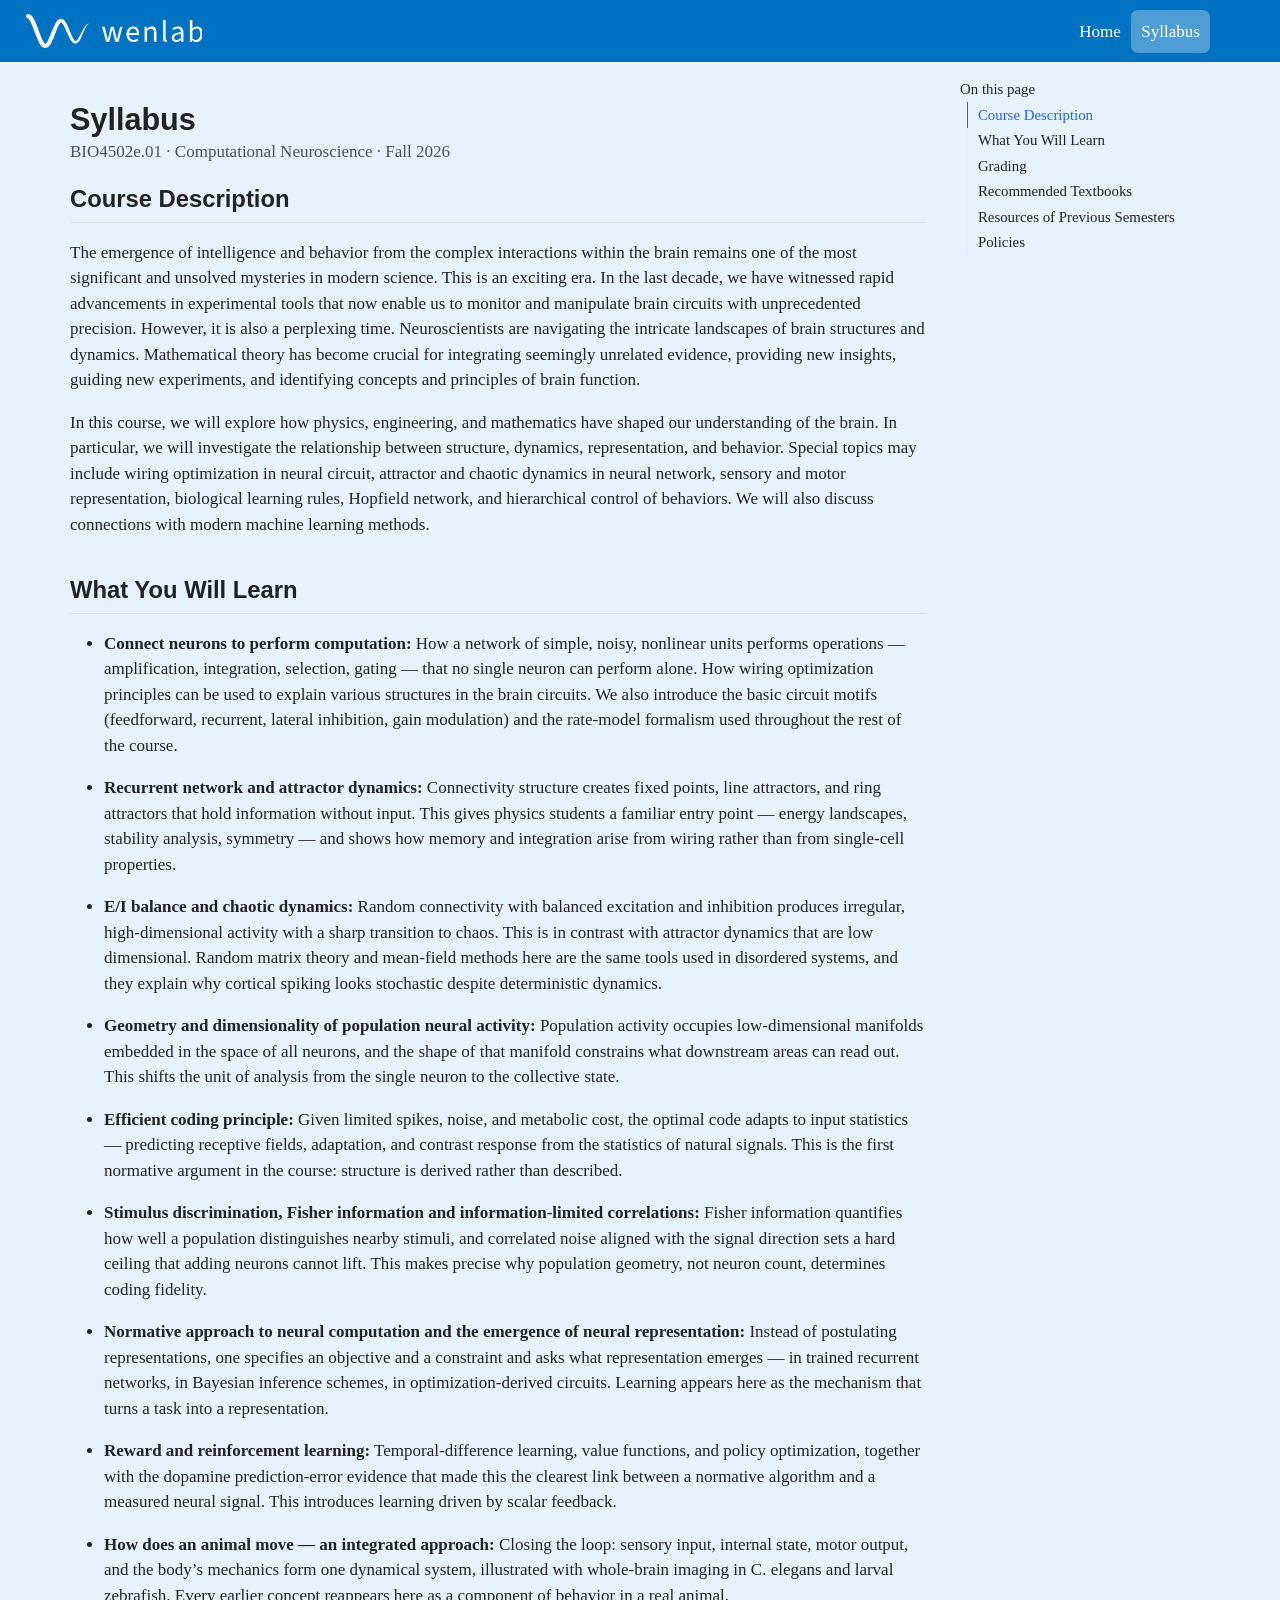
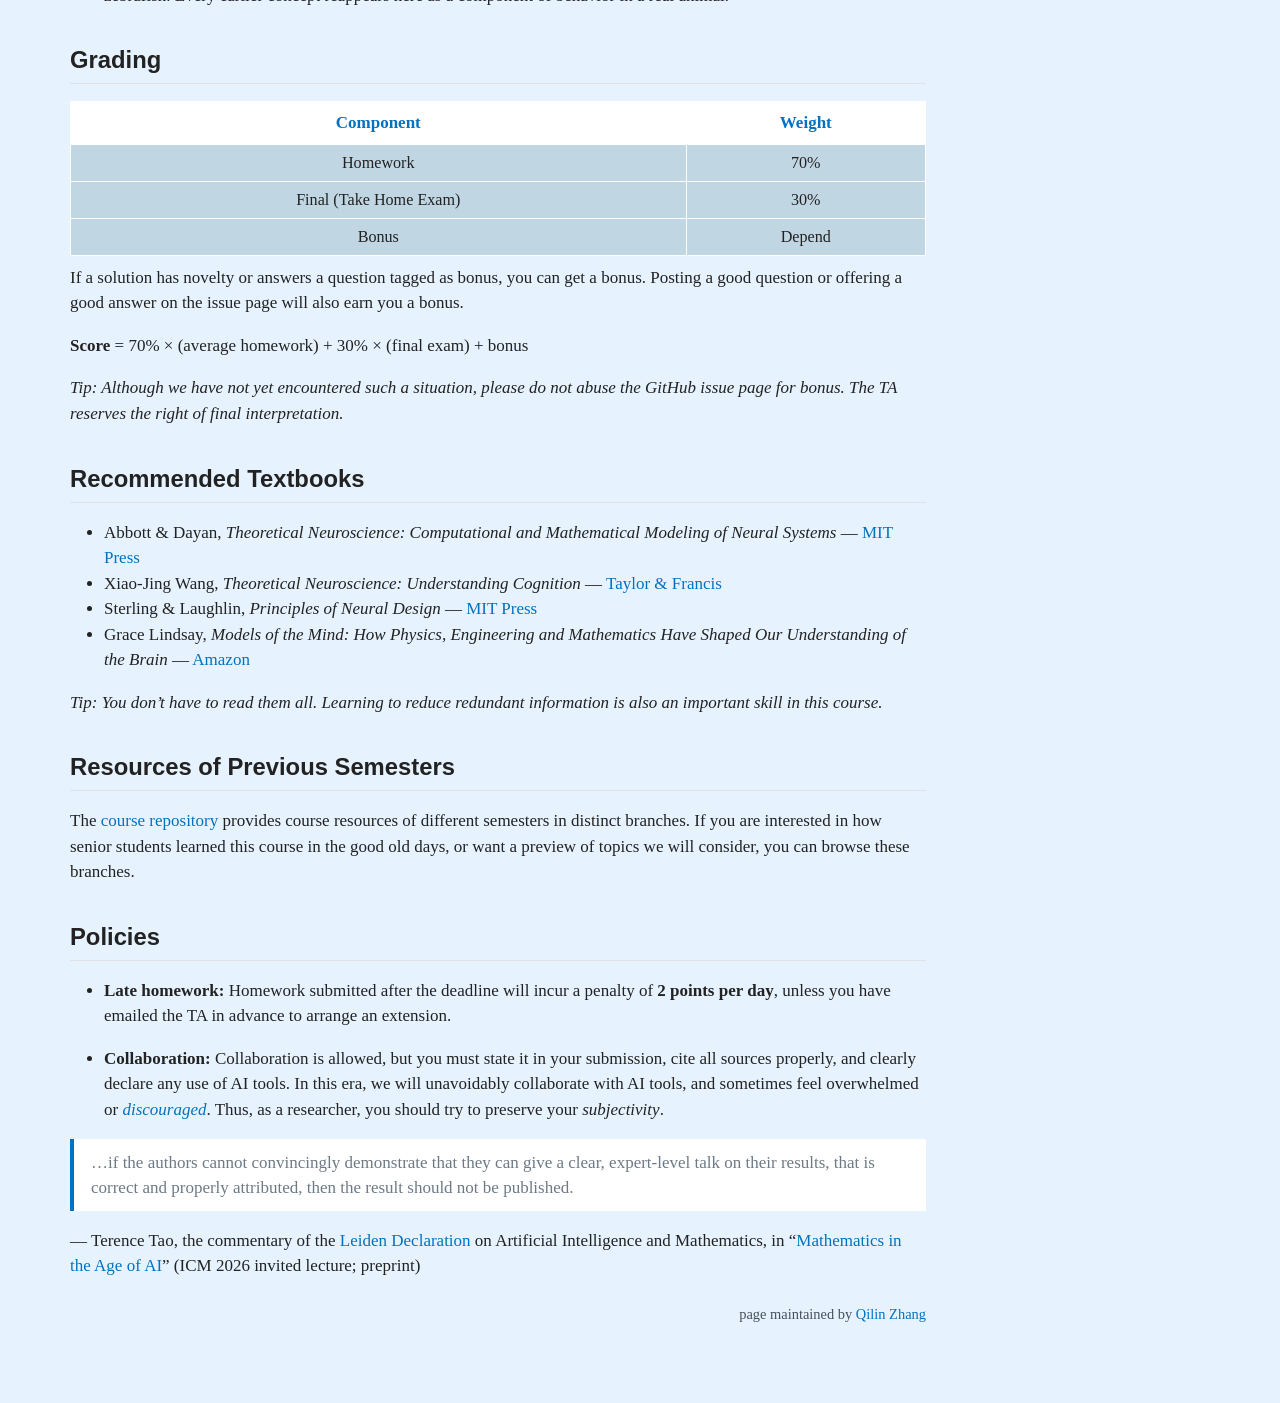
==== commit e3cbf9cc: "Built site for gh-pages" ====
--- a/syllabus.html
+++ b/syllabus.html
@@ -85,12 +85,8 @@
     <nav class="navbar navbar-expand-lg " data-bs-theme="dark">
       <div class="navbar-container container-fluid">
       <div class="navbar-brand-container mx-auto">
-    <a href="./index.html" class="navbar-brand navbar-brand-logo">
-    <img src="./images/wenlab_logo.png" alt="" class="navbar-logo light-content">
-    <img src="./images/wenlab_logo.png" alt="" class="navbar-logo dark-content">
-    </a>
     <a class="navbar-brand" href="./index.html">
-    <span class="navbar-title">WenLab</span>
+    <span class="navbar-title">Computational Neuroscience</span>
     </a>
   </div>
           <button class="navbar-toggler" type="button" data-bs-toggle="collapse" data-bs-target="#navbarCollapse" aria-controls="navbarCollapse" role="menu" aria-expanded="false" aria-label="Toggle navigation" onclick="if (window.quartoToggleHeadroom) { window.quartoToggleHeadroom(); }">
@@ -241,12 +237,23 @@
 </section>
 
 </main> <!-- /main -->
-<!-- 将导航栏品牌（logo + WenLab 文字）链接指向实验室官网 -->
+<!-- 将导航栏品牌区替换为 WenLab 横向 lockup SVG（内联以继承前景色），并链接到实验室官网 -->
 <script>
 document.addEventListener("DOMContentLoaded", function () {
-  document.querySelectorAll("#quarto-header .navbar-brand").forEach(function (a) {
-    a.href = "https://www.wenlab.org/";
-  });
+  var container = document.querySelector("#quarto-header .navbar-brand-container");
+  if (!container) return;
+
+  var svg = '<svg xmlns="http://www.w3.org/2000/svg" viewBox="0 0 520.35 100.00" width="180" height="34.6" role="img" aria-label="WenLab">'
+    + '<path fill="currentColor" transform="translate(0.000,0.000) scale(1.10737) translate(5.713,48.691)" d="M-1.54 -37.50L-0.66 -37.19L0.32 -36.49L1.71 -35.03L3.36 -32.79L5.16 -29.82L7.05 -26.22L8.99 -22.06L10.97 -17.45L12.97 -12.47L14.98 -7.24L17.02 -1.85L19.06 3.60L21.12 9.00L23.19 14.26L25.29 19.27L27.42 23.96L29.59 28.25L31.85 32.09L34.30 35.41L37.07 38.12L40.21 40.25L43.91 41.49L47.90 41.35L51.48 39.89L54.51 37.65L57.17 34.84L59.53 31.43L61.72 27.53L63.84 23.21L65.92 18.53L67.96 13.59L69.99 8.47L71.99 3.30L73.98 -1.82L75.95 -6.74L77.89 -11.36L79.81 -15.56L81.67 -19.19L83.44 -22.16L85.01 -24.38L86.28 -25.77L87.10 -26.33L87.41 -26.46L87.77 -26.43L88.71 -25.91L90.11 -24.54L91.82 -22.35L93.71 -19.42L95.69 -15.86L97.72 -11.79L99.78 -7.36L101.87 -2.68L103.97 2.09L106.10 6.82L108.25 11.39L110.42 15.67L112.64 19.55L114.92 22.96L117.34 25.81L119.98 28.03L122.98 29.47L126.28 29.80L129.41 28.90L132.08 27.07L134.41 24.60L136.54 21.58L138.58 18.08L140.55 14.18L142.49 9.97L144.40 5.57L146.30 1.12L148.17 -3.25L150.03 -7.41L151.86 -11.22L153.67 -14.58L155.45 -17.38L157.18 -19.57L158.93 -21.06L160.70 -21.98L162.00 -22.36L162.00 -22.36L160.59 -22.71L158.29 -22.30L155.98 -20.94L153.64 -18.87L151.35 -16.11L149.09 -12.79L146.86 -9.03L144.65 -4.94L142.46 -0.66L140.28 3.65L138.13 7.86L136.00 11.82L133.91 15.38L131.87 18.41L129.94 20.76L128.20 22.34L126.81 23.10L125.87 23.24L125.10 23.03L124.04 22.34L122.61 20.91L120.96 18.68L119.18 15.72L117.33 12.13L115.44 8.04L113.52 3.57L111.57 -1.15L109.61 -5.97L107.63 -10.78L105.63 -15.44L103.59 -19.84L101.50 -23.89L99.33 -27.50L96.97 -30.59L94.30 -33.11L91.17 -34.98L87.47 -35.78L83.72 -35.13L80.47 -33.35L77.67 -30.87L75.18 -27.79L72.88 -24.16L70.67 -20.06L68.52 -15.55L66.40 -10.73L64.30 -5.70L62.22 -0.56L60.16 4.56L58.11 9.55L56.09 14.27L54.10 18.62L52.15 22.46L50.28 25.69L48.57 28.21L47.17 29.99L46.13 30.91L45.64 31.11L45.57 31.09L45.20 30.92L44.27 30.12L42.97 28.45L41.35 26.03L39.54 22.90L37.65 19.11L35.71 14.77L33.74 10.01L31.75 4.91L29.74 -0.41L27.72 -5.84L25.69 -11.29L23.64 -16.64L21.57 -21.82L19.48 -26.72L17.35 -31.29L15.18 -35.45L12.91 -39.17L10.49 -42.40L7.82 -45.14L4.72 -47.29L1.54 -48.50L0.50 -48.69L-0.55 -48.69L-1.59 -48.49L-2.57 -48.10L-3.46 -47.54L-4.24 -46.83L-4.87 -45.99L-5.34 -45.04L-5.62 -44.03L-5.71 -42.98L-5.61 -41.93L-5.32 -40.91L-4.84 -39.97L-4.21 -39.13L-3.42 -38.43L-2.52 -37.88Z"/>'
+    + '<path fill="currentColor" transform="translate(221.566,81.423)" d="M14.27 0.00H23.43L29.27 -23.34C30.35 -27.29 31.24 -31.15 32.05 -36.27H32.41C33.40 -31.15 34.12 -27.38 35.19 -23.34L41.03 0.00H50.64L62.40 -43.63H55.21L48.84 -18.40C47.94 -14.45 47.13 -10.68 46.24 -6.02H45.88C44.98 -10.68 44.08 -14.45 43.00 -18.40L36.45 -43.63H28.37L21.91 -18.40C20.92 -14.45 20.02 -10.68 19.12 -6.02H18.76C18.05 -10.68 17.15 -14.45 16.25 -18.40L9.88 -43.63H2.15Z M93.82 -38.69C100.55 -38.69 104.41 -34.12 104.41 -25.68H81.70C82.87 -35.01 88.43 -38.69 93.82 -38.69ZM94.99 1.08C100.91 1.08 105.58 -0.81 109.44 -3.41L106.75 -8.26C103.69 -6.19 100.01 -4.94 95.88 -4.94C88.52 -4.94 82.24 -10.06 81.52 -19.84H110.70C110.97 -21.28 111.06 -22.71 111.06 -24.24C111.06 -36.63 104.95 -44.71 93.73 -44.71C83.67 -44.71 73.98 -36.00 73.98 -21.82C73.98 -7.36 83.23 1.08 94.99 1.08Z M127.22 0.00H134.58V-31.60C138.98 -36.00 142.03 -38.34 146.52 -38.34C152.27 -38.34 154.78 -34.83 154.78 -26.66V0.00H162.14V-27.65C162.14 -38.78 158.01 -44.71 148.85 -44.71C142.84 -44.71 138.35 -41.48 134.22 -37.35H133.95L133.32 -43.63H127.22Z M189.52 0.81C191.32 0.81 192.76 0.54 193.74 0.09L192.76 -5.48C192.04 -5.30 191.68 -5.30 191.23 -5.30C190.06 -5.30 189.07 -6.10 189.07 -8.44V-63.92H181.71V-8.98C181.71 -2.69 183.96 0.81 189.52 0.81Z M220.05 1.08C225.52 1.08 230.19 -1.71 234.50 -5.21H234.77L235.40 0.00H241.51V-26.75C241.51 -37.62 236.93 -44.71 226.33 -44.71C219.33 -44.71 213.23 -41.75 209.19 -39.05L212.06 -34.03C215.47 -36.18 220.05 -38.52 225.08 -38.52C232.17 -38.52 234.05 -33.22 234.14 -27.74C215.47 -25.68 207.21 -21.10 207.21 -11.31C207.21 -3.41 212.78 1.08 220.05 1.08ZM222.11 -5.03C217.89 -5.03 214.48 -6.91 214.48 -11.76C214.48 -17.42 219.42 -20.74 234.14 -22.44V-10.68C229.92 -6.91 226.33 -5.03 222.11 -5.03Z M279.93 1.08C289.90 1.08 298.78 -7.63 298.78 -22.53C298.78 -36.00 292.77 -44.71 281.46 -44.71C276.61 -44.71 271.76 -42.11 267.81 -38.60L267.99 -46.51V-63.92H260.63V0.00H266.55L267.18 -4.49H267.45C271.31 -0.99 275.89 1.08 279.93 1.08ZM278.67 -5.12C275.80 -5.12 271.85 -6.37 267.99 -9.70V-32.59C272.12 -36.45 275.98 -38.52 279.66 -38.52C287.92 -38.52 291.15 -32.05 291.15 -22.44C291.15 -11.67 285.86 -5.12 278.67 -5.12Z"/>'
+    + '</svg>';
+
+  var a = document.createElement("a");
+  a.href = "https://www.wenlab.org/";
+  a.className = "navbar-brand navbar-brand-svg";
+  a.innerHTML = svg;
+  container.innerHTML = "";
+  container.appendChild(a);
 });
 </script>
 <script id="quarto-html-after-body" type="application/javascript">
--- a/styles.css
+++ b/styles.css
@@ -195,6 +195,39 @@
   margin-right: 0.6rem;
 }
 
+.announcements-fold {
+  margin: 1.2rem 0;
+}
+
+.announcements-fold > summary {
+  display: inline-block;
+  cursor: pointer;
+  color: #0072c1;
+  font-weight: 600;
+  list-style: none;
+  user-select: none;
+}
+
+.announcements-fold > summary::-webkit-details-marker {
+  display: none;
+}
+
+.announcements-fold > summary:hover {
+  text-decoration: underline;
+}
+
+.announcements-fold > summary::before {
+  content: "▸ ";
+}
+
+.announcements-fold[open] > summary::before {
+  content: "▾ ";
+}
+
+.announcements-fold .announcements {
+  margin: 0.8rem 0 0;
+}
+
 #quarto-content {
   max-width: 1140px;
   margin: 0 auto;
@@ -261,6 +294,30 @@
   width: auto;
   border-radius: 0.3rem;
   transition: opacity 0.2s ease;
+}
+
+.navbar .navbar-brand-svg {
+  display: inline-flex;
+  align-items: center;
+  line-height: 0;
+}
+
+/* Hide the Quarto-generated brand text (replaced by inline SVG lockup via wenlab-brand.html) */
+#quarto-header .navbar-brand .navbar-title {
+  display: none !important;
+}
+
+.navbar .navbar-brand-svg svg {
+  height: 2rem;
+  width: auto;
+  display: block;
+  color: #ffffff;
+  transition: opacity 0.2s ease;
+}
+
+.navbar .navbar-brand-svg:hover svg,
+.navbar .navbar-brand-svg:focus svg {
+  opacity: 0.65;
 }
 
 .navbar .navbar-brand:hover .navbar-logo,
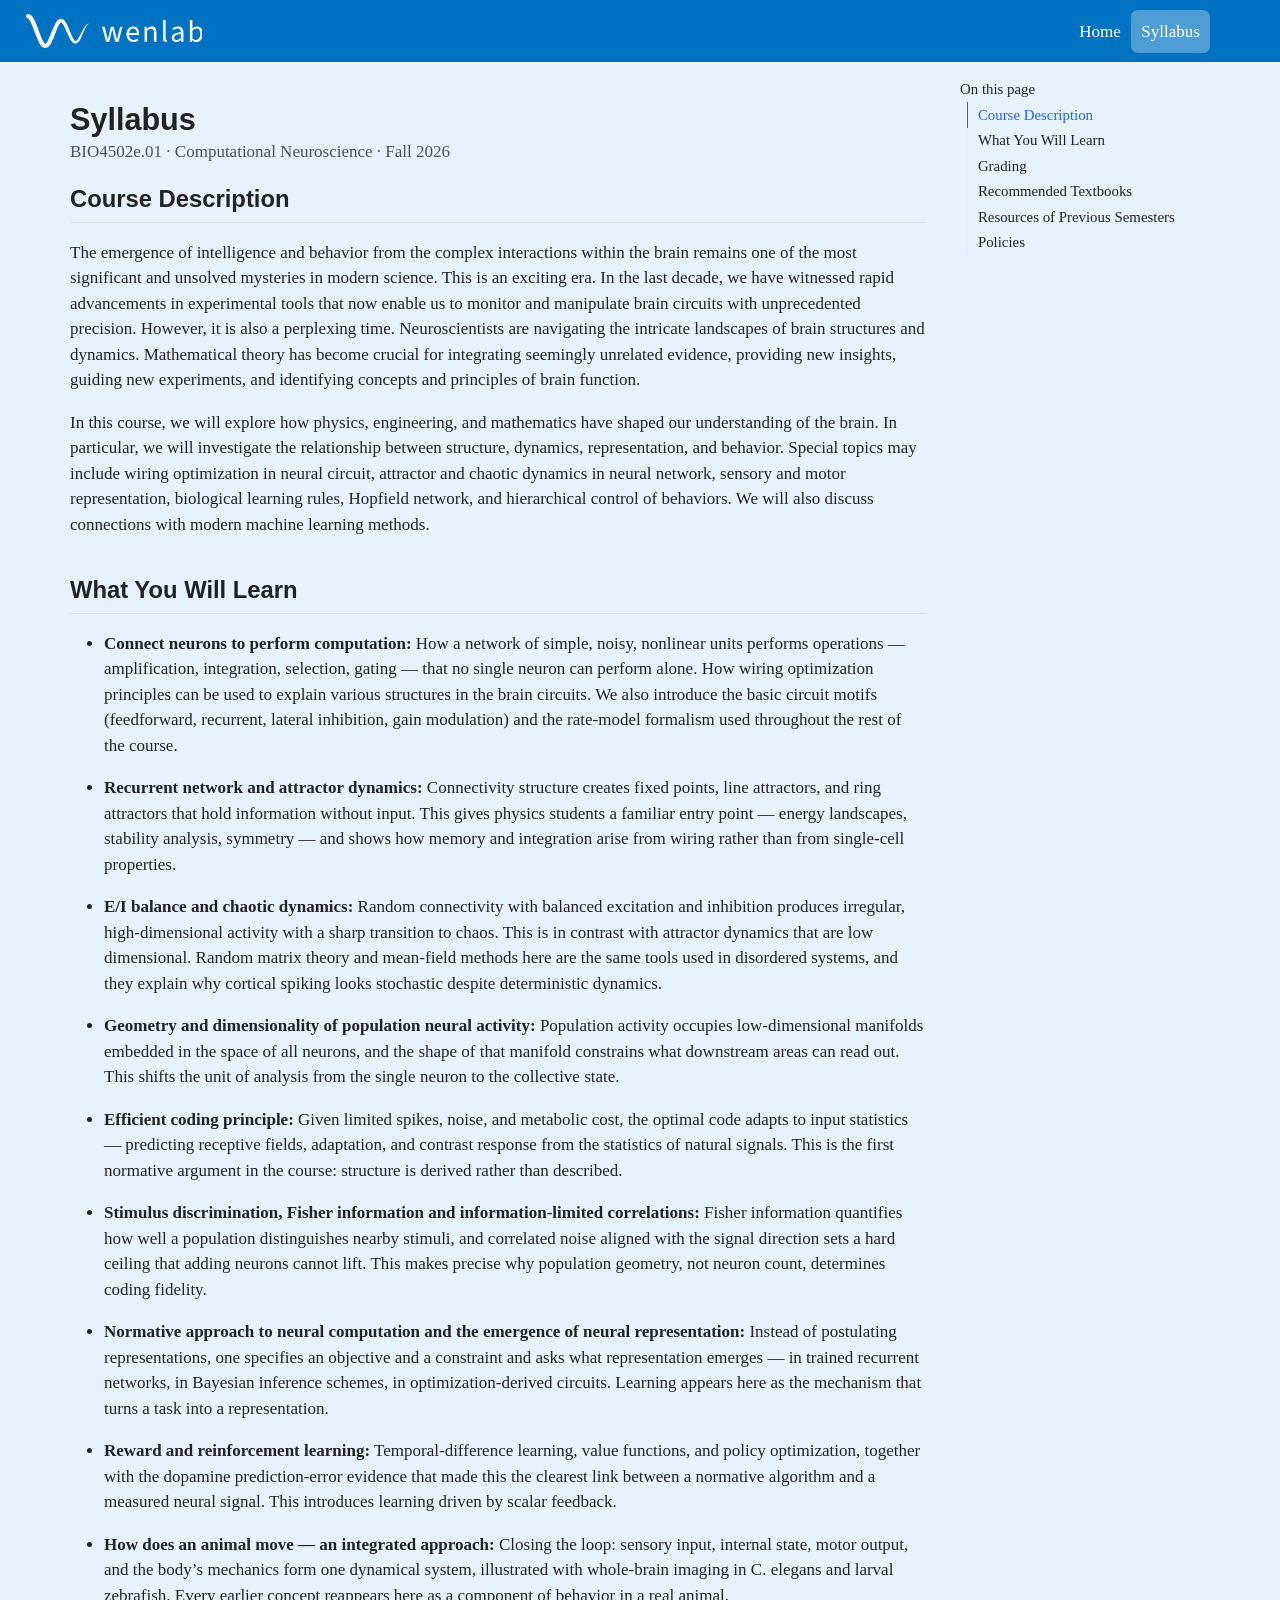
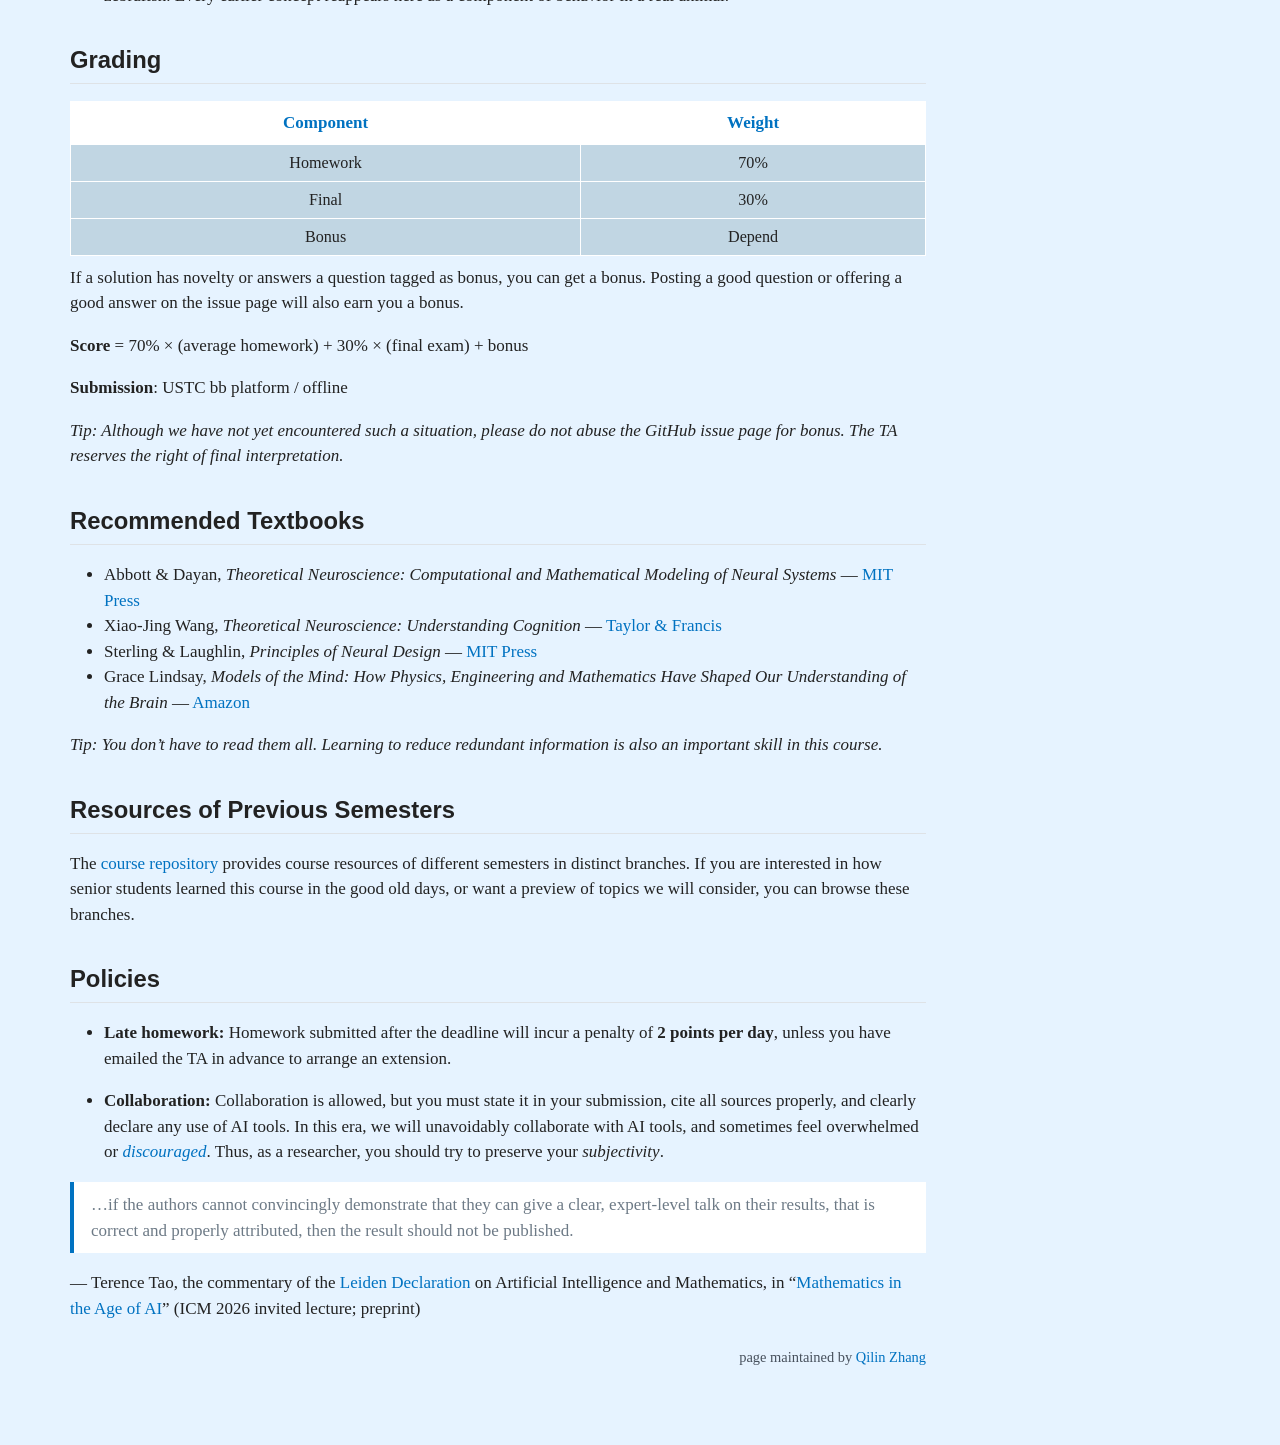
==== commit e2404593: "Built site for gh-pages" ====
--- a/syllabus.html
+++ b/syllabus.html
@@ -45,7 +45,7 @@
 <link href="site_libs/quarto-html/quarto-syntax-highlighting-64a204ab8560d761af7679ceaba22944.css" rel="stylesheet" id="quarto-text-highlighting-styles">
 <script src="site_libs/bootstrap/bootstrap.min.js"></script>
 <link href="site_libs/bootstrap/bootstrap-icons.css" rel="stylesheet">
-<link href="site_libs/bootstrap/bootstrap-5836920af5656ae7fe9546b13d89a00f.min.css" rel="stylesheet" append-hash="true" id="quarto-bootstrap" data-mode="light">
+<link href="site_libs/bootstrap/bootstrap-cfdc8ea5c52c684bea7133fbc685f577.min.css" rel="stylesheet" append-hash="true" id="quarto-bootstrap" data-mode="light">
 <script id="quarto-search-options" type="application/json">{
   "location": "navbar",
   "copy-button": false,
@@ -192,7 +192,7 @@
 <td style="text-align: center;">70%</td>
 </tr>
 <tr class="even">
-<td style="text-align: center;">Final (Take Home Exam)</td>
+<td style="text-align: center;">Final</td>
 <td style="text-align: center;">30%</td>
 </tr>
 <tr class="odd">
@@ -203,6 +203,7 @@
 </table>
 <p>If a solution has novelty or answers a question tagged as bonus, you can get a bonus. Posting a good question or offering a good answer on the issue page will also earn you a bonus.</p>
 <p><strong>Score</strong> = 70% × (average homework) + 30% × (final exam) + bonus</p>
+<p><strong>Submission</strong>: USTC bb platform / offline</p>
 <p><em>Tip: Although we have not yet encountered such a situation, please do not abuse the GitHub issue page for bonus. The TA reserves the right of final interpretation. </em></p>
 </section>
 <section id="recommended-textbooks" class="level2">
--- a/styles.css
+++ b/styles.css
@@ -152,6 +152,17 @@
 
 .table tbody tr:hover td {
   background-color: #b0c4de;
+}
+
+/* Recitation / announcement row: warm colour to stand out from the blue weeks */
+.table tbody tr.recitation-row td {
+  background-color: #ffe0cc;
+  color: #c2410c;
+  font-weight: 600;
+}
+
+.table tbody tr.recitation-row:hover td {
+  background-color: #ffd0ad;
 }
 
 .table a {
@@ -260,6 +271,26 @@
   overflow-y: auto;
 }
 
+/* 手机/平板：TOC 侧栏不再占列，正文恢复全宽，避免文字被挤窄 */
+@media (max-width: 991.98px) {
+  #quarto-content:has(nav#TOC) {
+    grid-template-columns: minmax(0, 1fr) !important;
+    column-gap: 0 !important;
+  }
+
+  #quarto-content:has(nav#TOC) #quarto-margin-sidebar {
+    display: none !important;
+  }
+}
+
+/* 手机：内容区留出左右边距，文字不再贴屏幕边缘 */
+@media (max-width: 575.98px) {
+  #quarto-content {
+    padding-left: 1rem !important;
+    padding-right: 1rem !important;
+  }
+}
+
 .pagefoot {
   text-align: right;
   font-size: 0.85em;
@@ -389,7 +420,7 @@
   }
 
   .table-responsive .table {
-    width: max-content;
+    width: auto;
     min-width: 100%;
     max-width: none;
   }
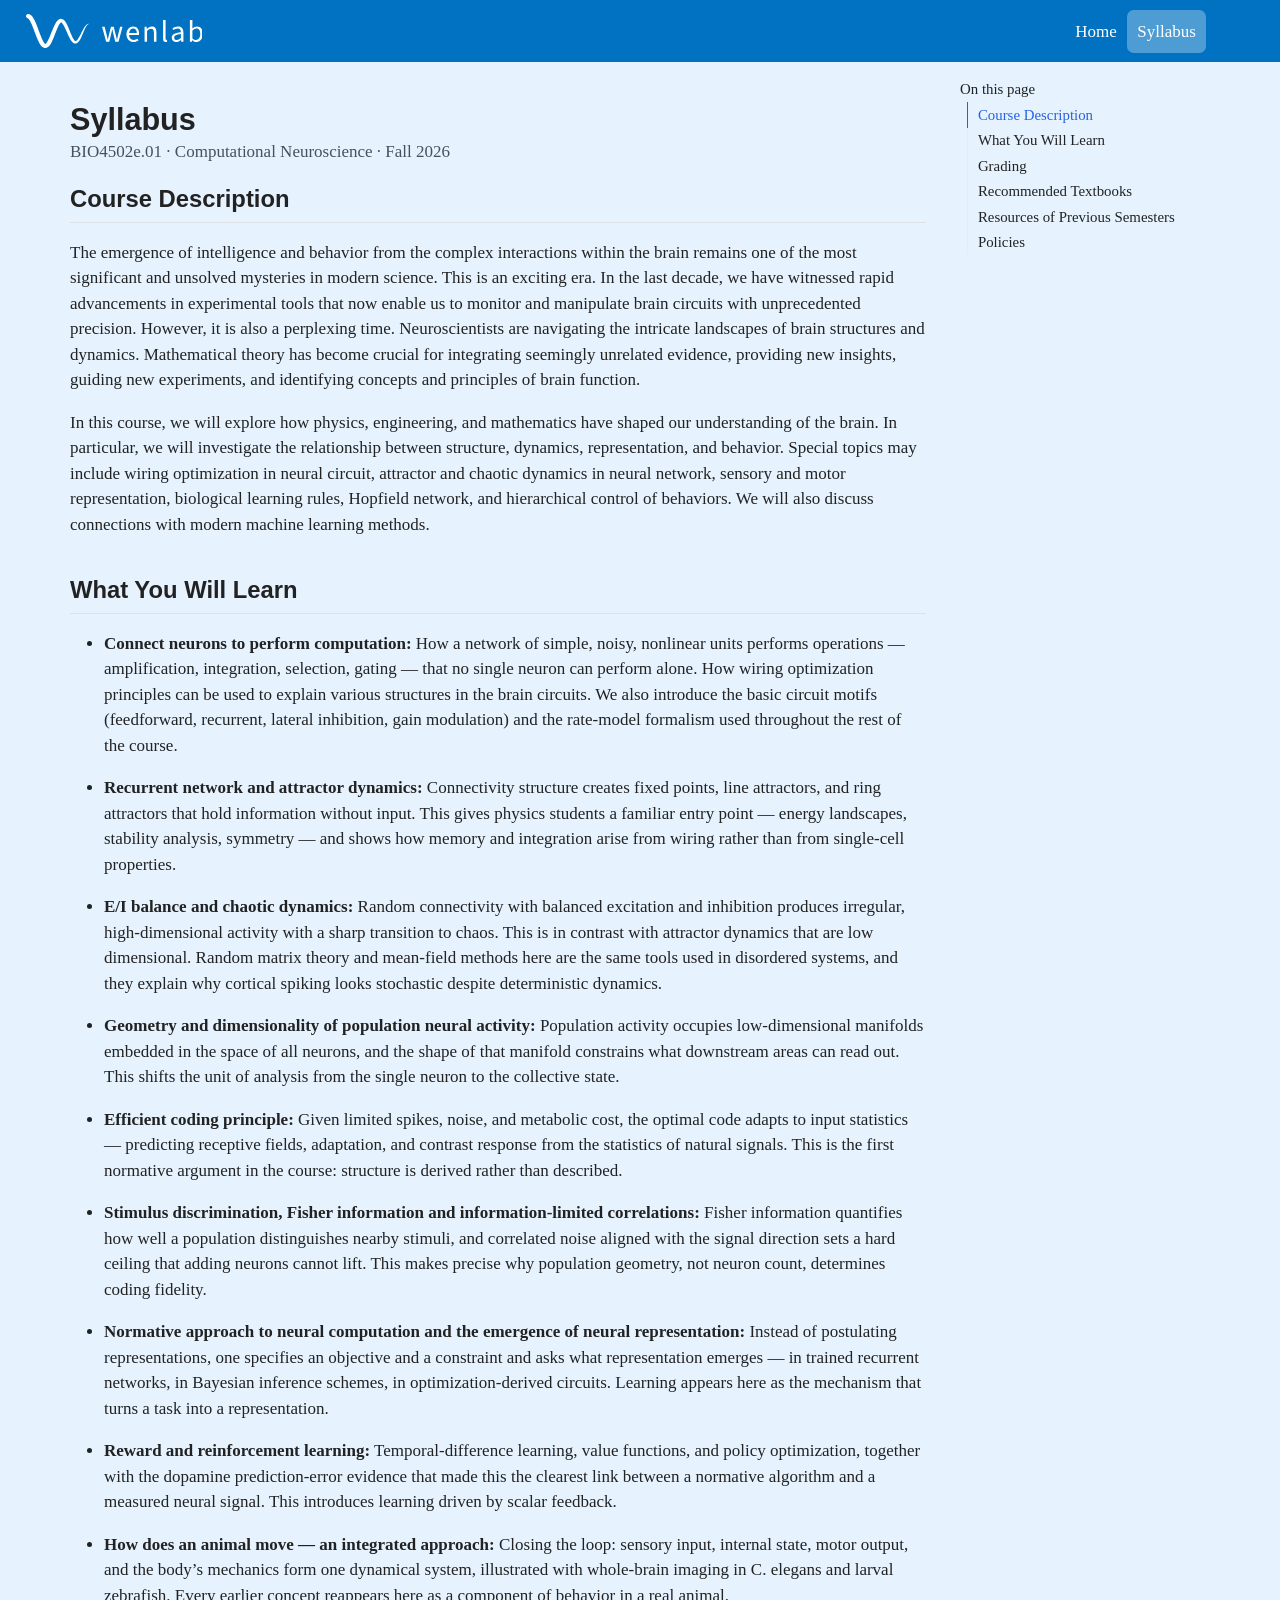
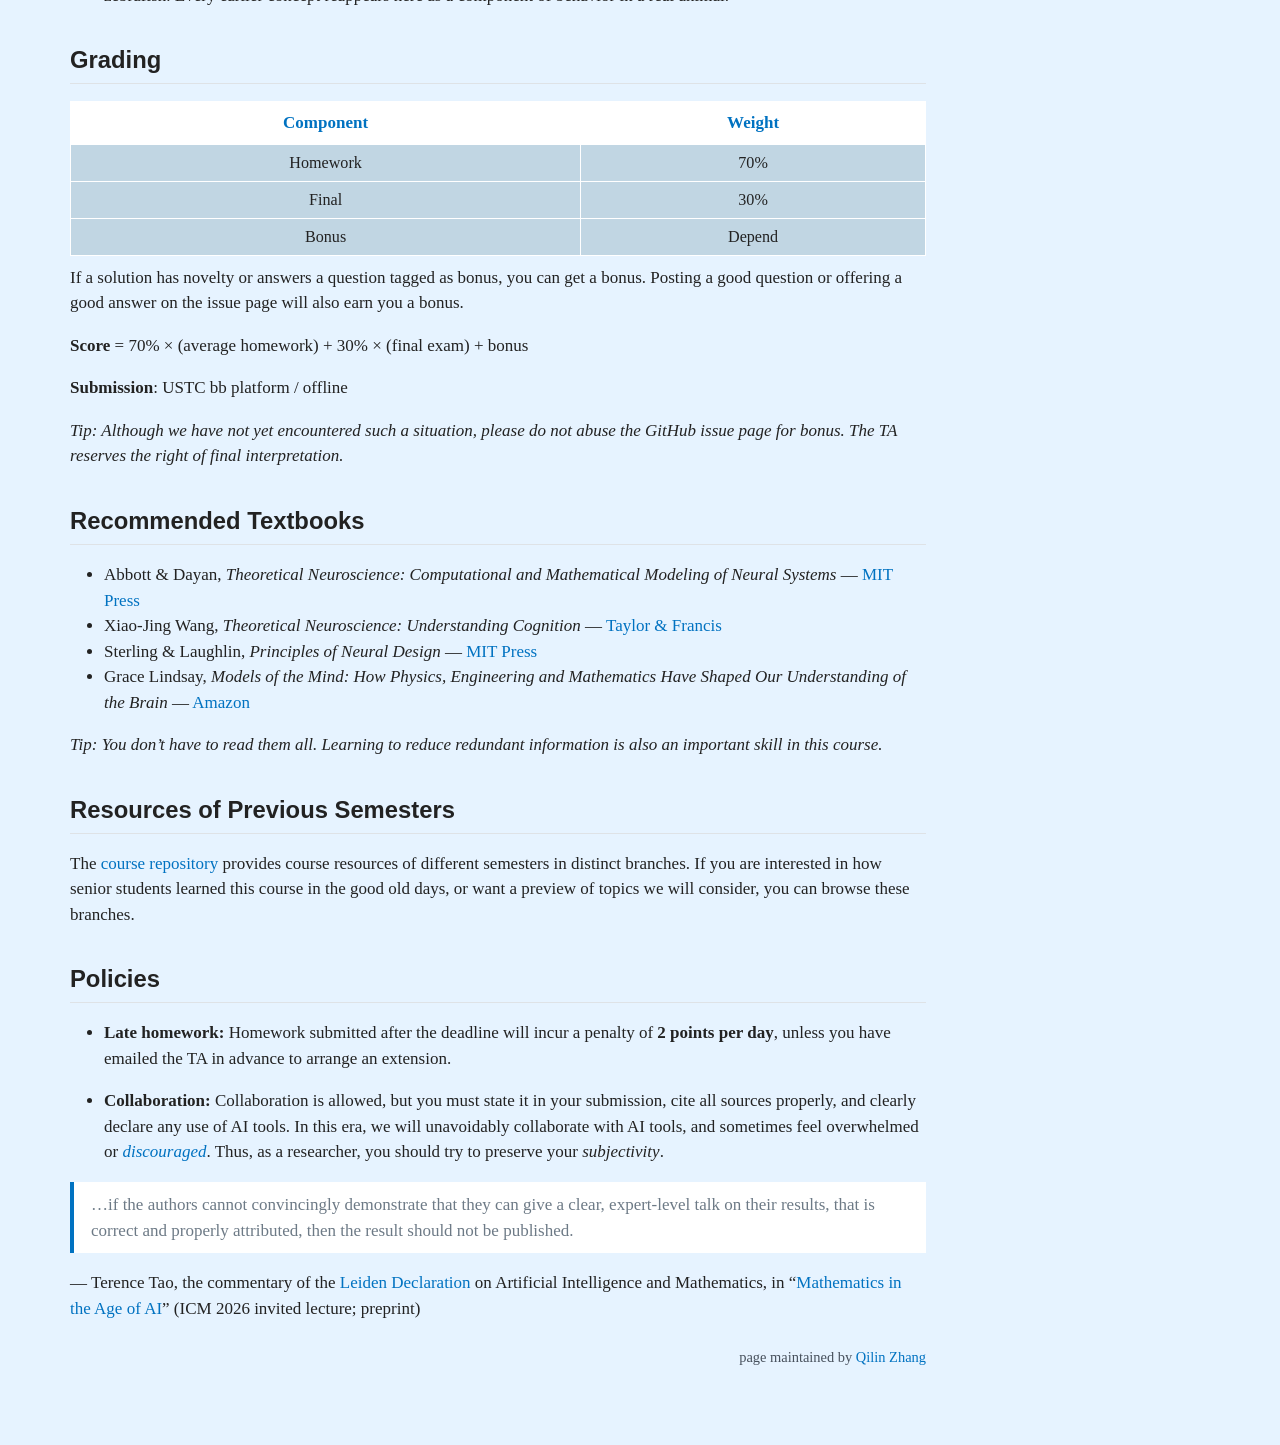
==== commit 5437c9c7: "Built site for gh-pages" ====
--- a/syllabus.html
+++ b/syllabus.html
@@ -2,7 +2,7 @@
 <html xmlns="http://www.w3.org/1999/xhtml" lang="en" xml:lang="en"><head>
 
 <meta charset="utf-8">
-<meta name="generator" content="quarto-1.10.18">
+<meta name="generator" content="quarto-1.11.9">
 
 <meta name="viewport" content="width=device-width, initial-scale=1.0, user-scalable=yes">
 
@@ -38,14 +38,15 @@
 <meta name="quarto:offset" content="./">
 <script src="site_libs/quarto-html/quarto.js" type="module"></script>
 <script src="site_libs/quarto-html/tabsets/tabsets.js" type="module"></script>
+<script src="site_libs/quarto-html/scrollable-regions/scrollable-regions.js" type="module"></script>
 <script src="site_libs/quarto-html/popper.min.js"></script>
 <script src="site_libs/quarto-html/tippy.umd.min.js"></script>
 <script src="site_libs/quarto-html/anchor.min.js"></script>
 <link href="site_libs/quarto-html/tippy.css" rel="stylesheet">
-<link href="site_libs/quarto-html/quarto-syntax-highlighting-64a204ab8560d761af7679ceaba22944.css" rel="stylesheet" id="quarto-text-highlighting-styles">
+<link href="site_libs/quarto-html/quarto-syntax-highlighting-63b5708e65d6cd79cd7618c58d0c21e7.css" rel="stylesheet" id="quarto-text-highlighting-styles">
 <script src="site_libs/bootstrap/bootstrap.min.js"></script>
 <link href="site_libs/bootstrap/bootstrap-icons.css" rel="stylesheet">
-<link href="site_libs/bootstrap/bootstrap-cfdc8ea5c52c684bea7133fbc685f577.min.css" rel="stylesheet" append-hash="true" id="quarto-bootstrap" data-mode="light">
+<link href="site_libs/bootstrap/bootstrap-ded92662c174c20a0a91446116d986bf.min.css" rel="stylesheet" append-hash="true" id="quarto-bootstrap" data-mode="light">
 <script id="quarto-search-options" type="application/json">{
   "location": "navbar",
   "copy-button": false,
@@ -78,18 +79,18 @@
 <link rel="stylesheet" href="styles.css">
 </head>
 
-<body class="nav-fixed quarto-light">
+<body class="nav-fixed quarto-light"><a id="quarto-skip-link" class="visually-hidden-focusable" href="#quarto-document-content">Skip to main content</a>
 
 <div id="quarto-search-results"></div>
   <header id="quarto-header" class="headroom fixed-top">
-    <nav class="navbar navbar-expand-lg " data-bs-theme="dark">
+    <nav class="navbar navbar-expand-lg " data-bs-theme="dark" aria-label="Site">
       <div class="navbar-container container-fluid">
       <div class="navbar-brand-container mx-auto">
     <a class="navbar-brand" href="./index.html">
     <span class="navbar-title">Computational Neuroscience</span>
     </a>
   </div>
-          <button class="navbar-toggler" type="button" data-bs-toggle="collapse" data-bs-target="#navbarCollapse" aria-controls="navbarCollapse" role="menu" aria-expanded="false" aria-label="Toggle navigation" onclick="if (window.quartoToggleHeadroom) { window.quartoToggleHeadroom(); }">
+          <button class="navbar-toggler" type="button" data-bs-toggle="collapse" data-bs-target="#navbarCollapse" aria-controls="navbarCollapse" aria-expanded="false" aria-label="Toggle navigation" onclick="if (window.quartoToggleHeadroom) { window.quartoToggleHeadroom(); }">
   <span class="navbar-toggler-icon"></span>
 </button>
           <div class="collapse navbar-collapse" id="navbarCollapse">
@@ -114,7 +115,7 @@
 <!-- sidebar -->
 <!-- margin-sidebar -->
     <div id="quarto-margin-sidebar" class="sidebar margin-sidebar">
-        <nav id="TOC" role="doc-toc" class="toc-active">
+        <nav id="TOC" role="doc-toc" aria-labelledby="toc-title" class="toc-active">
     <h2 id="toc-title">On this page</h2>
    
   <ul>
@@ -128,7 +129,7 @@
 </nav>
     </div>
 <!-- main -->
-<main class="content column-page-left" id="quarto-document-content">
+<main class="content column-page-left" id="quarto-document-content" tabindex="-1">
 
 <header id="title-block-header" class="quarto-title-block default">
 <div class="quarto-title">
@@ -335,7 +336,8 @@
           return filterRegex.test(href) || localhostRegex.test(href) || mailtoRegex.test(href);
       }
       // Inspect non-navigation links and adorn them if external
-     var links = window.document.querySelectorAll('a[href]:not(.nav-link):not(.navbar-brand):not(.toc-action):not(.sidebar-link):not(.sidebar-item-toggle):not(.pagination-link):not(.no-external):not([aria-hidden]):not(.dropdown-item):not(.quarto-navigation-tool):not(.about-link)');
+      window.quartoDecorateExternalLinks = function (root) {
+     var links = (root || window.document).querySelectorAll('a[href]:not(.nav-link):not(.navbar-brand):not(.toc-action):not(.sidebar-link):not(.sidebar-item-toggle):not(.pagination-link):not(.no-external):not([aria-hidden]):not(.dropdown-item):not(.quarto-navigation-tool):not(.about-link)');
       for (var i=0; i<links.length; i++) {
         const link = links[i];
         if (!isInternal(link.href)) {
@@ -344,8 +346,69 @@
           if (link.dataset.originalHref !== undefined) {
             link.href = link.dataset.originalHref;
           }
-        }
-      }
+          if (!link.classList.contains('no-external-icon')) {
+          }
+        }
+      }
+      };
+      window.quartoDecorateExternalLinks(window.document);
+    // Esc closes the popup (WCAG 1.4.13) and focus leaving both trigger and
+    // popup closes it (WCAG 2.4.11); tippy handles neither for interactive popups.
+    const hideOnEscAndFocusOut = {
+      name: 'hideOnEscAndFocusOut',
+      defaultValue: true,
+      fn(instance) {
+        const dismiss = () => {
+          // A show scheduled by the trigger delay would otherwise reopen it
+          instance.clearDelayTimeouts();
+          instance.hide();
+        };
+        const onKeyDown = (event) => {
+          if (event.key !== 'Escape') {
+            return;
+          }
+          // Keep Esc from also reaching page handlers (e.g. reveal.js overview),
+          // except an open reveal.js slide menu, which Esc should close too.
+          // The menu handles keys only when its keyboard option is on.
+          const menuHandlesEsc = window.Reveal?.getPlugin?.('menu')?.isOpen() &&
+            window.Reveal.getConfig().menu?.keyboard !== false;
+          if (!menuHandlesEsc) {
+            event.stopPropagation();
+          }
+          if (instance.popper.contains(window.document.activeElement)) {
+            // Disabled while refocusing so the focus trigger does not reopen it
+            instance.disable();
+            instance.reference.focus();
+            instance.enable();
+          }
+          dismiss();
+        };
+        const onFocusOut = (event) => {
+          const target = event.relatedTarget;
+          if (target && !instance.reference.contains(target) &&
+              !instance.popper.contains(target)) {
+            dismiss();
+          }
+        };
+        // On the trigger too: a click trigger (code-annotations: select) has no
+        // blur handling. Attached for the instance's lifetime so leaving the
+        // trigger also cancels a show still pending on the trigger delay.
+        instance.reference.addEventListener('focusout', onFocusOut);
+        return {
+          onShow() {
+            window.document.addEventListener('keydown', onKeyDown, true);
+            instance.popper.addEventListener('focusout', onFocusOut);
+          },
+          onHide() {
+            window.document.removeEventListener('keydown', onKeyDown, true);
+            instance.popper.removeEventListener('focusout', onFocusOut);
+          },
+          onDestroy() {
+            instance.reference.removeEventListener('focusout', onFocusOut);
+          },
+        };
+      },
+    };
     function tippyHover(el, contentFn, onTriggerFn, onUntriggerFn) {
       const config = {
         allowHTML: true,
@@ -359,6 +422,7 @@
         interactiveBorder: 10,
         theme: 'quarto',
         placement: 'bottom-start',
+        plugins: [hideOnEscAndFocusOut],
       };
       if (contentFn) {
         config.content = contentFn;
@@ -521,44 +585,54 @@
           const lineIds = lines.map((line) => {
             return targetCell + "-" + line;
           })
-          let top = null;
-          let height = null;
-          let parent = null;
+          // Each band is positioned against its own containing block, which is
+          // not the offsetParent of the lines, so place it from client rects.
+          const placeBand = (band, firstEl, lastEl, codeBlock) => {
+            const container = band.offsetParent;
+            if (container === null) {
+              return;
+            }
+            const containerRect = container.getBoundingClientRect();
+            // Reveal.js scales slides with a transform, so convert client
+            // pixels back to the CSS pixels of the container.
+            const scale = containerRect.height / container.offsetHeight || 1;
+            const firstRect = firstEl.getBoundingClientRect();
+            const lastRect = lastEl.getBoundingClientRect();
+            const top = (firstRect.top - containerRect.top) / scale - container.clientTop + container.scrollTop;
+            const height = (lastRect.bottom - firstRect.top) / scale;
+            band.style.top = top - 2 + "px";
+            band.style.height = height + 4 + "px";
+            if (codeBlock) {
+              // Without the copy button wrapper, the containing block is wider
+              // than the code block, so span the code block explicitly.
+              const blockRect = codeBlock.getBoundingClientRect();
+              band.style.left = (blockRect.left - containerRect.left) / scale - container.clientLeft + container.scrollLeft + "px";
+              band.style.width = blockRect.width / scale + "px";
+            }
+          };
           if (lineIds.length > 0) {
-              //compute the position of the single el (top and bottom and make a div)
-              const el = window.document.getElementById(lineIds[0]);
-              top = el.offsetTop;
-              height = el.offsetHeight;
-              parent = el.parentElement.parentElement;
-            if (lineIds.length > 1) {
-              const lastEl = window.document.getElementById(lineIds[lineIds.length - 1]);
-              const bottom = lastEl.offsetTop + lastEl.offsetHeight;
-              height = bottom - top;
-            }
-            if (top !== null && height !== null && parent !== null) {
-              // cook up a div (if necessary) and position it 
-              let div = window.document.getElementById("code-annotation-line-highlight");
-              if (div === null) {
-                div = window.document.createElement("div");
-                div.setAttribute("id", "code-annotation-line-highlight");
-                div.style.position = 'absolute';
-                parent.appendChild(div);
-              }
-              div.style.top = top - 2 + "px";
-              div.style.height = height + 4 + "px";
-              div.style.left = 0;
-              let gutterDiv = window.document.getElementById("code-annotation-line-highlight-gutter");
-              if (gutterDiv === null) {
-                gutterDiv = window.document.createElement("div");
-                gutterDiv.setAttribute("id", "code-annotation-line-highlight-gutter");
-                gutterDiv.style.position = 'absolute';
-                const codeCell = window.document.getElementById(targetCell);
-                const gutter = codeCell.querySelector('.code-annotation-gutter');
-                gutter.appendChild(gutterDiv);
-              }
-              gutterDiv.style.top = top - 2 + "px";
-              gutterDiv.style.height = height + 4 + "px";
-            }
+            const el = window.document.getElementById(lineIds[0]);
+            const lastEl = window.document.getElementById(lineIds[lineIds.length - 1]);
+            const parent = el.parentElement.parentElement;
+            // cook up a div (if necessary) and position it
+            let div = window.document.getElementById("code-annotation-line-highlight");
+            if (div === null) {
+              div = window.document.createElement("div");
+              div.setAttribute("id", "code-annotation-line-highlight");
+              div.style.position = 'absolute';
+              parent.appendChild(div);
+            }
+            placeBand(div, el, lastEl, parent.closest("div.sourceCode") || parent);
+            let gutterDiv = window.document.getElementById("code-annotation-line-highlight-gutter");
+            if (gutterDiv === null) {
+              gutterDiv = window.document.createElement("div");
+              gutterDiv.setAttribute("id", "code-annotation-line-highlight-gutter");
+              gutterDiv.style.position = 'absolute';
+              const codeCell = window.document.getElementById(targetCell);
+              const gutter = codeCell.querySelector('.code-annotation-gutter');
+              gutter.appendChild(gutterDiv);
+            }
+            placeBand(gutterDiv, el, lastEl);
             selectedAnnoteEl = annoteEl;
           }
         };
@@ -657,6 +731,9 @@
     }
   });
   </script>
+  <script type="application/javascript">
+  window.quartoScrollableRegionsLabels = {"code":"Scrollable code","output":"Scrollable output"};
+  </script>
 </div> <!-- /content -->
 
 
--- a/site_libs/quarto-html/quarto-syntax-highlighting-63b5708e65d6cd79cd7618c58d0c21e7.css
+++ b/site_libs/quarto-html/quarto-syntax-highlighting-63b5708e65d6cd79cd7618c58d0c21e7.css
@@ -0,0 +1,236 @@
+/* quarto syntax highlight colors */
+:root {
+  --quarto-hl-ot-color: #003B4F;
+  --quarto-hl-at-color: #657422;
+  --quarto-hl-ss-color: #20794D;
+  --quarto-hl-an-color: #5E5E5E;
+  --quarto-hl-fu-color: #4758AB;
+  --quarto-hl-st-color: #20794D;
+  --quarto-hl-cf-color: #003B4F;
+  --quarto-hl-op-color: #5E5E5E;
+  --quarto-hl-er-color: #AD0000;
+  --quarto-hl-bn-color: #AD0000;
+  --quarto-hl-al-color: #AD0000;
+  --quarto-hl-va-color: #111111;
+  --quarto-hl-bu-color: inherit;
+  --quarto-hl-ex-color: inherit;
+  --quarto-hl-pp-color: #AD0000;
+  --quarto-hl-in-color: #5E5E5E;
+  --quarto-hl-vs-color: #20794D;
+  --quarto-hl-wa-color: #5E5E5E;
+  --quarto-hl-do-color: #5E5E5E;
+  --quarto-hl-im-color: #00769E;
+  --quarto-hl-ch-color: #20794D;
+  --quarto-hl-dt-color: #AD0000;
+  --quarto-hl-fl-color: #AD0000;
+  --quarto-hl-co-color: #5E5E5E;
+  --quarto-hl-cv-color: #5E5E5E;
+  --quarto-hl-cn-color: #8f5902;
+  --quarto-hl-sc-color: #5E5E5E;
+  --quarto-hl-dv-color: #AD0000;
+  --quarto-hl-kw-color: #003B4F;
+}
+
+/* other quarto variables */
+:root {
+  --quarto-font-monospace: SFMono-Regular, Menlo, Monaco, Consolas, "Liberation Mono", "Courier New", monospace;
+}
+
+/* syntax highlight based on Pandoc's rules */
+pre > code.sourceCode > span {
+  color: #003B4F;
+}
+
+code.sourceCode > span {
+  color: #003B4F;
+}
+
+div.sourceCode,
+div.sourceCode pre.sourceCode {
+  color: #003B4F;
+}
+
+/* Normal */
+code span {
+  color: #003B4F;
+}
+
+/* Alert */
+code span.al {
+  color: #AD0000;
+  font-style: inherit;
+}
+
+/* Annotation */
+code span.an {
+  color: #5E5E5E;
+  font-style: inherit;
+}
+
+/* Attribute */
+code span.at {
+  color: #657422;
+  font-style: inherit;
+}
+
+/* BaseN */
+code span.bn {
+  color: #AD0000;
+  font-style: inherit;
+}
+
+/* BuiltIn */
+code span.bu {
+  font-style: inherit;
+}
+
+/* ControlFlow */
+code span.cf {
+  color: #003B4F;
+  font-weight: bold;
+  font-style: inherit;
+}
+
+/* Char */
+code span.ch {
+  color: #20794D;
+  font-style: inherit;
+}
+
+/* Constant */
+code span.cn {
+  color: #8f5902;
+  font-style: inherit;
+}
+
+/* Comment */
+code span.co {
+  color: #5E5E5E;
+  font-style: inherit;
+}
+
+/* CommentVar */
+code span.cv {
+  color: #5E5E5E;
+  font-style: italic;
+}
+
+/* Documentation */
+code span.do {
+  color: #5E5E5E;
+  font-style: italic;
+}
+
+/* DataType */
+code span.dt {
+  color: #AD0000;
+  font-style: inherit;
+}
+
+/* DecVal */
+code span.dv {
+  color: #AD0000;
+  font-style: inherit;
+}
+
+/* Error */
+code span.er {
+  color: #AD0000;
+  font-style: inherit;
+}
+
+/* Extension */
+code span.ex {
+  font-style: inherit;
+}
+
+/* Float */
+code span.fl {
+  color: #AD0000;
+  font-style: inherit;
+}
+
+/* Function */
+code span.fu {
+  color: #4758AB;
+  font-style: inherit;
+}
+
+/* Import */
+code span.im {
+  color: #00769E;
+  font-style: inherit;
+}
+
+/* Information */
+code span.in {
+  color: #5E5E5E;
+  font-style: inherit;
+}
+
+/* Keyword */
+code span.kw {
+  color: #003B4F;
+  font-weight: bold;
+  font-style: inherit;
+}
+
+/* Operator */
+code span.op {
+  color: #5E5E5E;
+  font-style: inherit;
+}
+
+/* Other */
+code span.ot {
+  color: #003B4F;
+  font-style: inherit;
+}
+
+/* Preprocessor */
+code span.pp {
+  color: #AD0000;
+  font-style: inherit;
+}
+
+/* SpecialChar */
+code span.sc {
+  color: #5E5E5E;
+  font-style: inherit;
+}
+
+/* SpecialString */
+code span.ss {
+  color: #20794D;
+  font-style: inherit;
+}
+
+/* String */
+code span.st {
+  color: #20794D;
+  font-style: inherit;
+}
+
+/* Variable */
+code span.va {
+  color: #111111;
+  font-style: inherit;
+}
+
+/* VerbatimString */
+code span.vs {
+  color: #20794D;
+  font-style: inherit;
+}
+
+/* Warning */
+code span.wa {
+  color: #5E5E5E;
+  font-style: italic;
+}
+
+.prevent-inlining {
+  content: "</";
+}
+
+/*# sourceMappingURL=054cc16b9e9817627be6994582d2ffb5.css.map */
--- a/styles.css
+++ b/styles.css
@@ -163,6 +163,18 @@
 
 .table tbody tr.recitation-row:hover td {
   background-color: #ffd0ad;
+}
+
+/* Links inside the recitation row follow the warm palette (like blue links on blue rows) */
+.table tbody tr.recitation-row a {
+  color: #c2410c;
+  border-color: #c2410c;
+}
+
+.table tbody tr.recitation-row a:hover,
+.table tbody tr.recitation-row a:focus {
+  background-color: #c2410c;
+  color: #ffffff;
 }
 
 .table a {
@@ -198,12 +210,16 @@
   background-color: #ffffff;
   border: 1px solid #b0c4de;
   border-radius: 12px;
+  /* date in its own column so wrapped lines align with the text, not the date */
+  display: flex;
+  align-items: baseline;
 }
 
 .announcements .date {
   font-weight: 600;
   color: #0072c1;
   margin-right: 0.6rem;
+  flex: none;
 }
 
 .announcements-fold {
